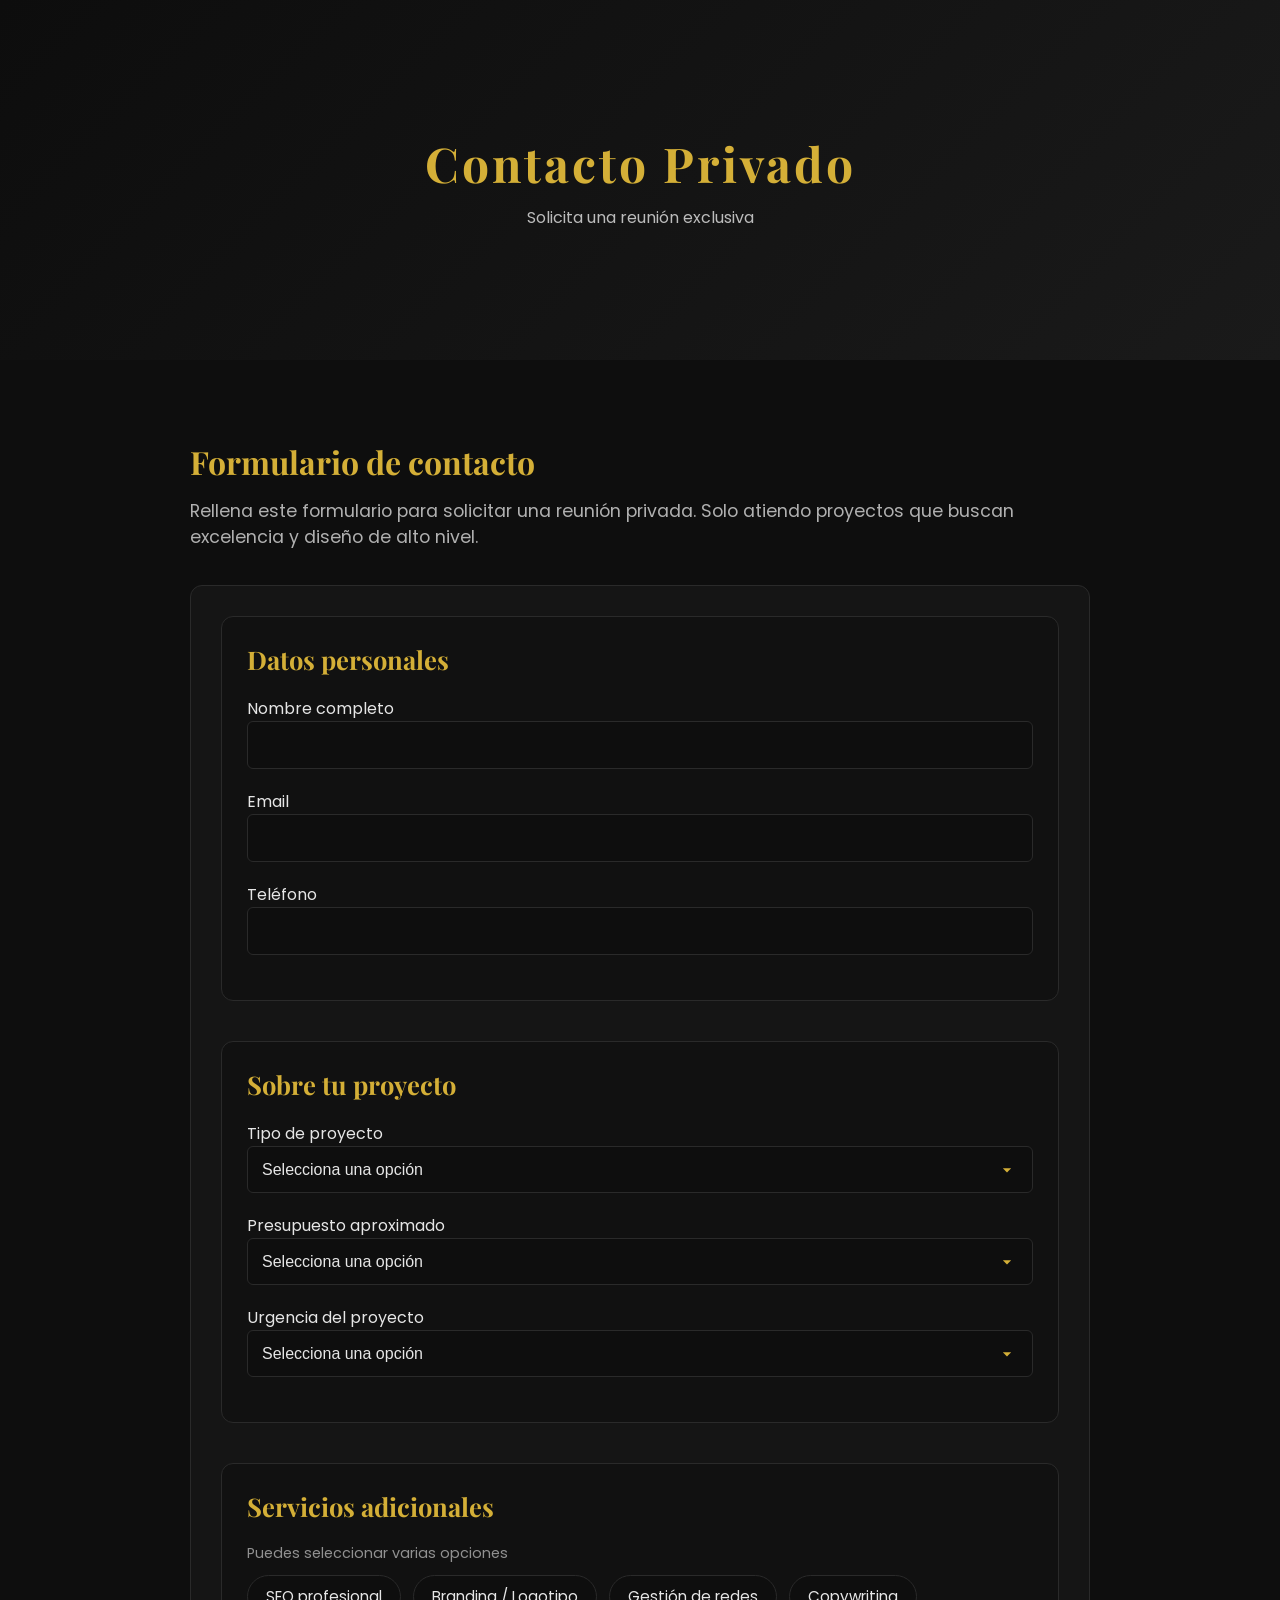
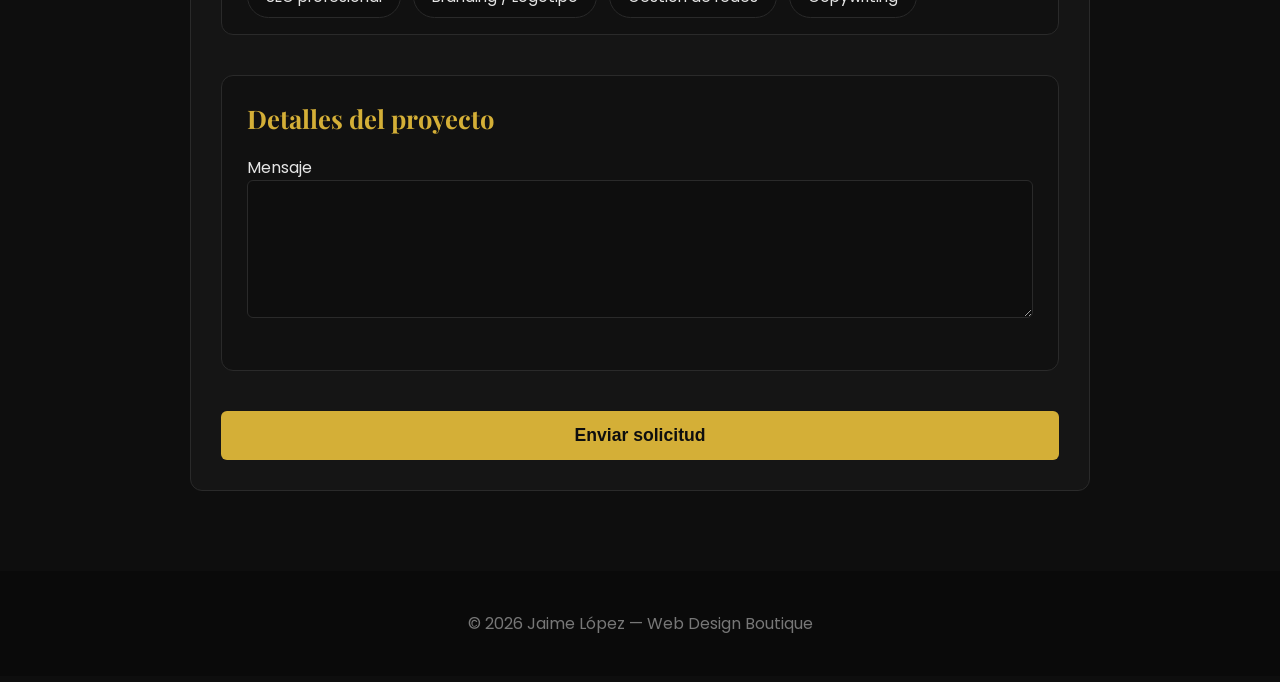
==== contacto.html @ ab6654b2 "Add files via upload" ====
<!DOCTYPE html>
<html lang="es">
<head>
    <meta charset="UTF-8">
    <title>Contacto — Jaime López</title>
    <link rel="stylesheet" href="contacto.css">
    <link href="https://fonts.googleapis.com/css2?family=Playfair+Display:wght@400;600;700&family=Poppins:wght@300;400;500&display=swap" rel="stylesheet">
</head>

<body>

    <header class="hero">
        <h1>Contacto Privado</h1>
        <p>Solicita una reunión exclusiva</p>
    </header>

    <main>

        <section class="contact-section fade">
            <h2>Formulario de contacto</h2>
            <p class="desc">
                Rellena este formulario para solicitar una reunión privada.  
                Solo atiendo proyectos que buscan excelencia y diseño de alto nivel.
            </p>

            <form class="formulario" 
                  action="https://formsubmit.co/jaimelopdesign@gmail.com" 
                  method="POST">

                <!-- Seguridad -->
                <input type="hidden" name="_captcha" value="false">
                <input type="hidden" name="_template" value="table">
                <input type="hidden" name="_subject" value="Nuevo mensaje desde tu web de lujo">
                <input type="hidden" name="_next" value="https://jaimelopez06.github.io/Pruebas/gracias.html">

                <!-- BLOQUE 1 -->
                <div class="form-block">
                    <h3 class="form-title">Datos personales</h3>

                    <label>Nombre completo</label>
                    <input type="text" name="nombre" required>

                    <label>Email</label>
                    <input type="email" name="email" required>

                    <label>Teléfono</label>
                    <input type="tel" name="telefono" required>
                </div>

                <!-- BLOQUE 2 -->
                <div class="form-block">
                    <h3 class="form-title">Sobre tu proyecto</h3>

                    <label>Tipo de proyecto</label>
                    <select name="tipo_proyecto" required>
                        <option value="">Selecciona una opción</option>
                        <option value="Web corporativa">Web corporativa</option>
                        <option value="Landing page">Landing page</option>
                        <option value="Redes sociales">Redes sociales</option>
                        <option value="Rediseño de web">Rediseño de web</option>
                        <option value="Mantenimiento de web">Mantenimiento de web</option>
                        <option value="Otro">Otro</option>
                    </select>

                    <label>Presupuesto aproximado</label>
                    <select name="presupuesto" required>
                        <option value="">Selecciona una opción</option>
                        <option value="Menos de 300€">Menos de 300€</option>
                        <option value="300€ - 600€">300€ - 600€</option>
                        <option value="600€ - 1000€">600€ - 1000€</option>
                        <option value="Más de 1000€">Más de 1000€</option>
                    </select>

                    <label>Urgencia del proyecto</label>
                    <select name="urgencia" required>
                        <option value="">Selecciona una opción</option>
                        <option value="Inmediato">Inmediato</option>
                        <option value="Esta semana">Esta semana</option>
                        <option value="Este mes">Este mes</option>
                        <option value="Sin prisa">Sin prisa</option>
                    </select>
                </div>

                <!-- BLOQUE 3 -->
                <div class="form-block">
                    <h3 class="form-title">Servicios adicionales</h3>

                    <p class="multi-info">Puedes seleccionar varias opciones</p>
                    
                    <div class="tag-selector">
                        <label>
                            <input type="checkbox" name="extras[]" value="SEO profesional">
                            <span>SEO profesional</span>
                        </label>

                        <label>
                            <input type="checkbox" name="extras[]" value="Branding / Logotipo">
                            <span>Branding / Logotipo</span>
                        </label>

                        <label>
                            <input type="checkbox" name="extras[]" value="Gestión de redes">
                            <span>Gestión de redes</span>
                        </label>

                        <label>
                            <input type="checkbox" name="extras[]" value="Copywriting">
                            <span>Copywriting</span>
                        </label>
                    </div>
                </div>


                <!-- BLOQUE 4 -->
                <div class="form-block">
                    <h3 class="form-title">Detalles del proyecto</h3>

                    <label>Mensaje</label>
                    <textarea name="mensaje" rows="6" required></textarea>
                </div>

                <button type="submit" class="btn-enviar">Enviar solicitud</button>

            </form>
        </section>

    </main>

    <footer class="footer">
        <p>© 2026 Jaime López — Web Design Boutique</p>
    </footer>

    <script>
        document.addEventListener("scroll", () => {
            const fades = document.querySelectorAll(".fade");
            fades.forEach(el => {
                const rect = el.getBoundingClientRect();
                if (rect.top < window.innerHeight - 120) {
                    el.classList.add("visible");
                }
            });
        });
    </script>

</body>
</html>
---- contacto.css ----
/* RESET */
* {
    margin: 0;
    padding: 0;
    box-sizing: border-box;
}

body {
    background: #0e0e0e;
    color: #e6e6e6;
    font-family: 'Poppins', sans-serif;
}

/* HERO */
.hero {
    height: 40vh;
    background: linear-gradient(135deg, #0d0d0d, #1a1a1a);
    display: flex;
    flex-direction: column;
    justify-content: center;
    align-items: center;
    text-align: center;
}

.hero h1 {
    font-family: 'Playfair Display', serif;
    font-size: 3rem;
    color: #d4af37;
    letter-spacing: 3px;
}

.hero p {
    margin-top: 10px;
    opacity: 0.8;
}

/* CONTACT SECTION */
.contact-section {
    width: 85%;
    max-width: 900px;
    margin: 80px auto;
}

.contact-section h2 {
    font-family: 'Playfair Display', serif;
    font-size: 2rem;
    color: #d4af37;
    margin-bottom: 15px;
}

.contact-section .desc {
    opacity: 0.75;
    margin-bottom: 35px;
    font-size: 1.1rem;
}

/* FORM */
.formulario {
    background: #151515;
    padding: 30px;
    border-radius: 12px;
    border: 1px solid #2a2a2a;
}

/* BLOQUES */
.form-block {
    margin-bottom: 40px;
    padding: 25px;
    background: #111;
    border: 1px solid #2a2a2a;
    border-radius: 12px;
}

.form-title {
    font-family: 'Playfair Display', serif;
    font-size: 1.6rem;
    color: #d4af37;
    margin-bottom: 20px;
}

/* INPUTS, TEXTAREAS, SELECTS */
.formulario input,
.formulario textarea,
.formulario select {
    width: 100%;
    padding: 14px;
    background: #0e0e0e;
    border: 1px solid #2a2a2a;
    border-radius: 6px;
    color: #e6e6e6;
    margin-bottom: 20px;
    font-size: 1rem;
    transition: 0.3s;
}

.formulario input:focus,
.formulario textarea:focus,
.formulario select:focus {
    border-color: #d4af37;
    outline: none;
}

/* SELECT NORMAL → flecha dorada */
.formulario select:not(.select-multiple) {
    appearance: none;
    background-image: url("data:image/svg+xml;utf8,<svg fill='%23d4af37' height='20' viewBox='0 0 24 24' width='20' xmlns='http://www.w3.org/2000/svg'><path d='M7 10l5 5 5-5z'/></svg>");
    background-repeat: no-repeat;
    background-position: right 15px center;
}

/* SELECT MULTIPLE */
.select-multiple {
    height: 140px;
    appearance: none;
    overflow-y: auto;
}

/* Info debajo del select multiple */
.multi-info {
    font-size: 0.9rem;
    opacity: 0.6;
    margin-bottom: 20px;
}

/* BUTTON */
.btn-enviar {
    width: 100%;
    padding: 14px;
    background: #d4af37;
    color: #0e0e0e;
    font-weight: 600;
    border: none;
    border-radius: 6px;
    cursor: pointer;
    transition: 0.3s;
    font-size: 1.1rem;
}

.btn-enviar:hover {
    background: #b8962f;
}

/* FOOTER */
.footer {
    text-align: center;
    padding: 40px;
    background: #0a0a0a;
    color: #777;
    margin-top: 80px;
}

/* ANIMACIONES */
.fade {
    opacity: 0;
    transform: translateY(40px);
    transition: 0.8s ease;
}

.fade.visible {
    opacity: 1;
    transform: translateY(0);
}

/* TAG SELECTOR PREMIUM */
.tag-selector {
    display: flex;
    flex-wrap: wrap;
    gap: 12px;
}

.tag-selector label {
    cursor: pointer;
}

.tag-selector input {
    display: none;
}

.tag-selector span {
    padding: 10px 18px;
    background: #0e0e0e;
    border: 1px solid #2a2a2a;
    border-radius: 25px;
    color: #e6e6e6;
    font-size: 0.95rem;
    transition: 0.3s;
}

.tag-selector input:checked + span {
    background: #d4af37;
    color: #0e0e0e;
    border-color: #d4af37;
    box-shadow: 0 0 10px #d4af37;
}
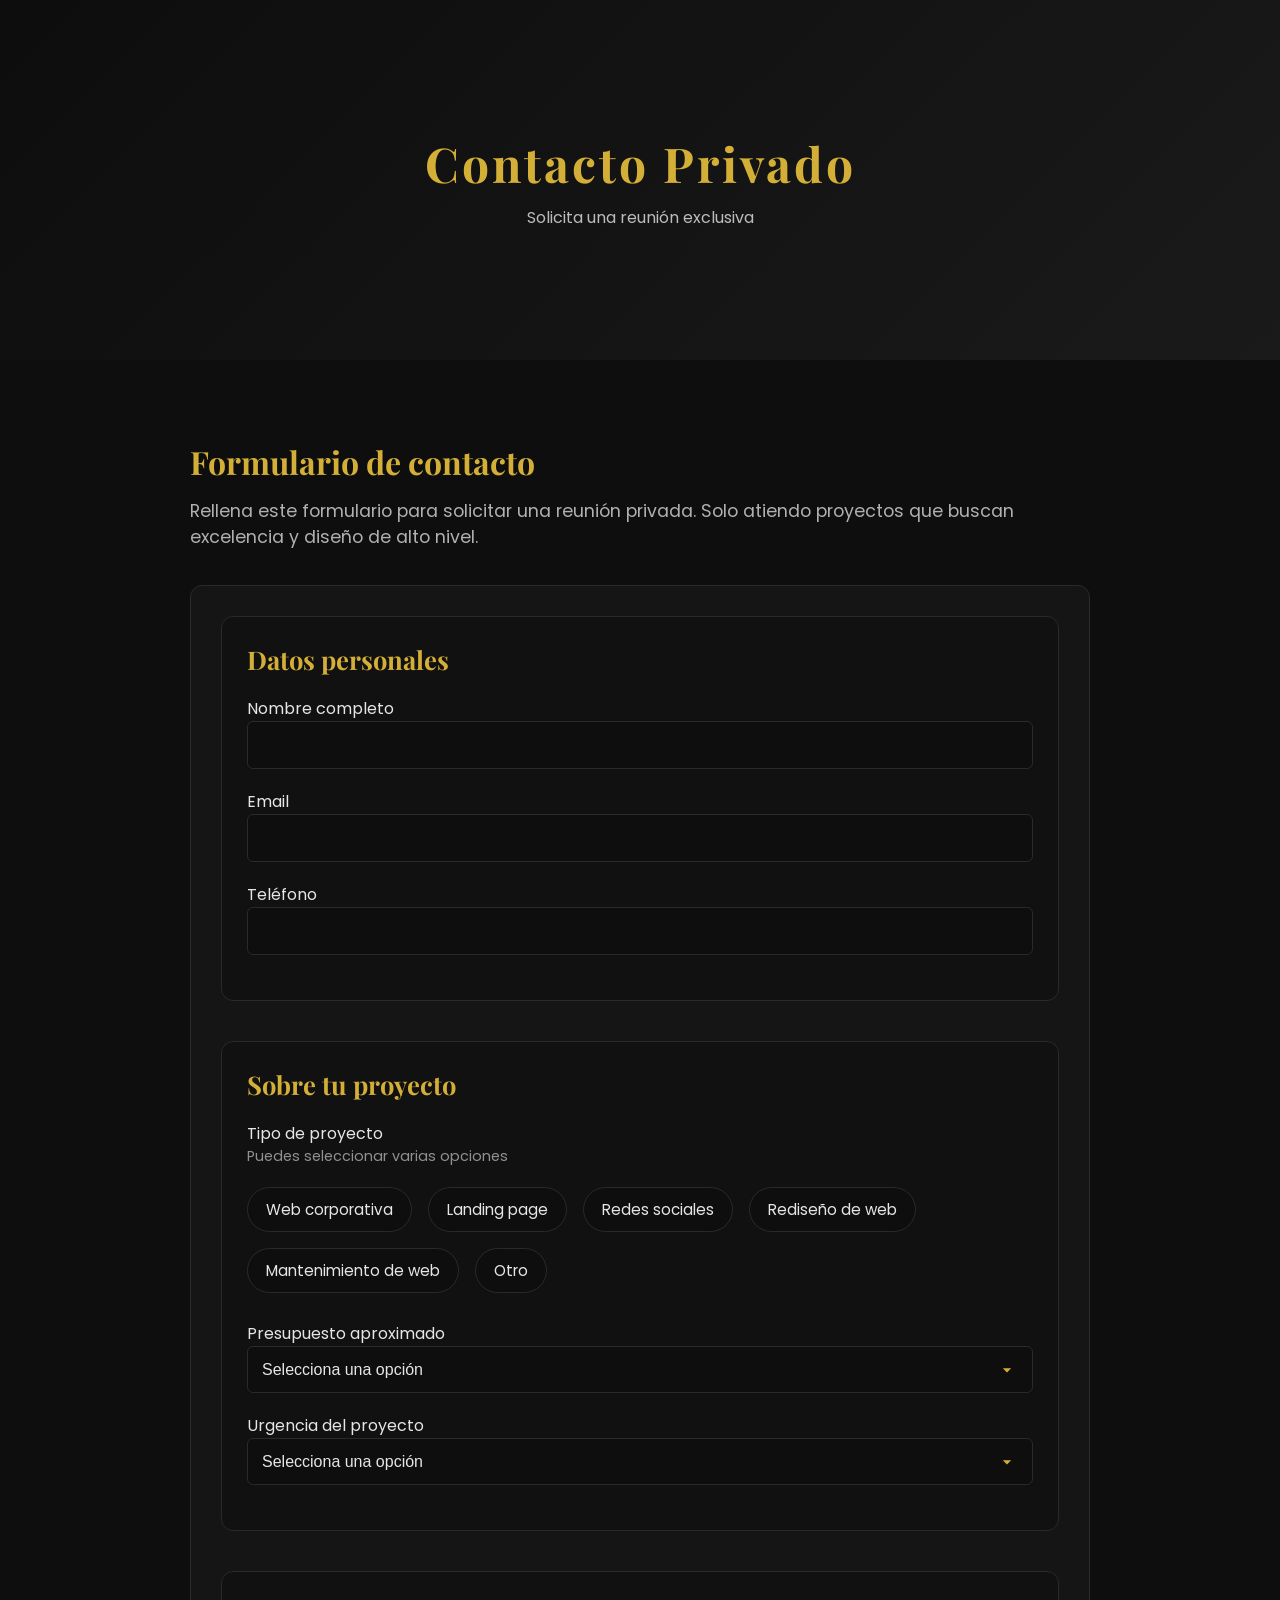
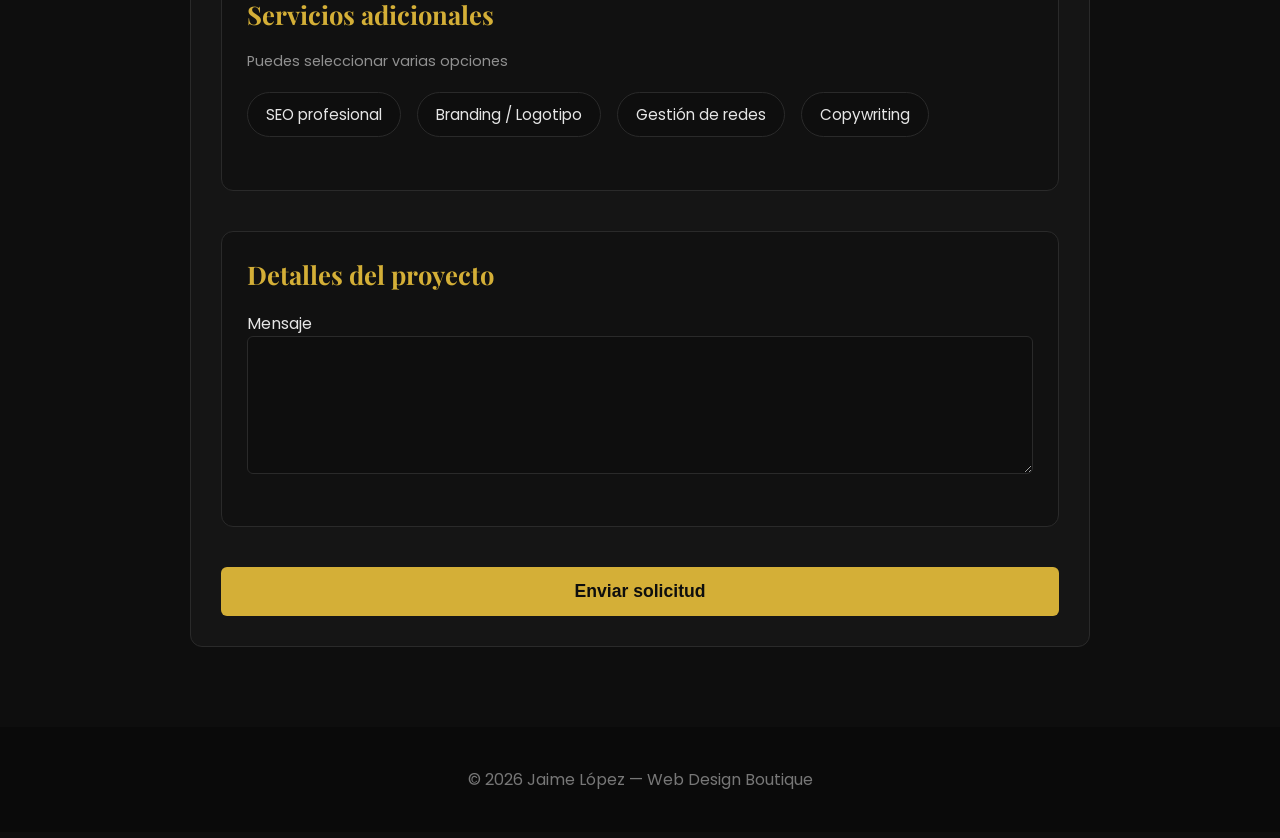
==== commit 07bfe9f6: "Add files via upload" ====
--- a/contacto.html
+++ b/contacto.html
@@ -2,6 +2,7 @@
 <html lang="es">
 <head>
     <meta charset="UTF-8">
+    <meta name="viewport" content="width=device-width, initial-scale=1.0">
     <title>Contacto — Jaime López</title>
     <link rel="stylesheet" href="contacto.css">
     <link href="https://fonts.googleapis.com/css2?family=Playfair+Display:wght@400;600;700&family=Poppins:wght@300;400;500&display=swap" rel="stylesheet">
@@ -52,15 +53,39 @@
                     <h3 class="form-title">Sobre tu proyecto</h3>
 
                     <label>Tipo de proyecto</label>
-                    <select name="tipo_proyecto" required>
-                        <option value="">Selecciona una opción</option>
-                        <option value="Web corporativa">Web corporativa</option>
-                        <option value="Landing page">Landing page</option>
-                        <option value="Redes sociales">Redes sociales</option>
-                        <option value="Rediseño de web">Rediseño de web</option>
-                        <option value="Mantenimiento de web">Mantenimiento de web</option>
-                        <option value="Otro">Otro</option>
-                    </select>
+                    <p class="multi-info">Puedes seleccionar varias opciones</p>
+
+                    <div class="tag-selector">
+                        <label>
+                            <input type="checkbox" name="tipo_proyecto[]" value="Web corporativa">
+                            <span>Web corporativa</span>
+                        </label>
+
+                        <label>
+                            <input type="checkbox" name="tipo_proyecto[]" value="Landing page">
+                            <span>Landing page</span>
+                        </label>
+
+                        <label>
+                            <input type="checkbox" name="tipo_proyecto[]" value="Redes sociales">
+                            <span>Redes sociales</span>
+                        </label>
+
+                        <label>
+                            <input type="checkbox" name="tipo_proyecto[]" value="Rediseño de web">
+                            <span>Rediseño de web</span>
+                        </label>
+
+                        <label>
+                            <input type="checkbox" name="tipo_proyecto[]" value="Mantenimiento de web">
+                            <span>Mantenimiento de web</span>
+                        </label>
+
+                        <label>
+                            <input type="checkbox" name="tipo_proyecto[]" value="Otro">
+                            <span>Otro</span>
+                        </label>
+                    </div>
 
                     <label>Presupuesto aproximado</label>
                     <select name="presupuesto" required>
@@ -116,7 +141,7 @@
                     <h3 class="form-title">Detalles del proyecto</h3>
 
                     <label>Mensaje</label>
-                    <textarea name="mensaje" rows="6" required></textarea>
+                    <textarea name="mensaje" rows="6"></textarea>
                 </div>
 
                 <button type="submit" class="btn-enviar">Enviar solicitud</button>
--- a/contacto.css
+++ b/contacto.css
@@ -9,6 +9,7 @@
     background: #0e0e0e;
     color: #e6e6e6;
     font-family: 'Poppins', sans-serif;
+    overflow-x: hidden;
 }
 
 /* HERO */
@@ -165,11 +166,13 @@
 .tag-selector {
     display: flex;
     flex-wrap: wrap;
-    gap: 12px;
+    gap: 16px;
+    margin-bottom: 28px;
 }
 
 .tag-selector label {
     cursor: pointer;
+    display: inline-flex;
 }
 
 .tag-selector input {
@@ -177,6 +180,7 @@
 }
 
 .tag-selector span {
+    display: inline-block;
     padding: 10px 18px;
     background: #0e0e0e;
     border: 1px solid #2a2a2a;
@@ -192,3 +196,53 @@
     border-color: #d4af37;
     box-shadow: 0 0 10px #d4af37;
 }
+
+@media (max-width: 600px) {
+    .hero {
+        min-height: 40svh;
+        height: auto;
+        padding: 32px 20px;
+    }
+
+    .hero h1 {
+        font-size: clamp(2rem, 10vw, 3rem);
+        letter-spacing: 2px;
+    }
+
+    .contact-section {
+        width: auto;
+        margin: 52px 20px;
+    }
+
+    .contact-section h2 {
+        font-size: 1.8rem;
+        line-height: 1.2;
+    }
+
+    .formulario {
+        padding: 18px;
+    }
+
+    .form-block {
+        margin-bottom: 24px;
+        padding: 18px;
+    }
+
+    .form-title {
+        font-size: 1.4rem;
+    }
+
+    .tag-selector {
+        gap: 8px;
+    }
+
+    .tag-selector span {
+        display: inline-block;
+        padding: 9px 12px;
+        font-size: 0.88rem;
+    }
+
+    .footer {
+        padding: 28px 20px;
+    }
+}
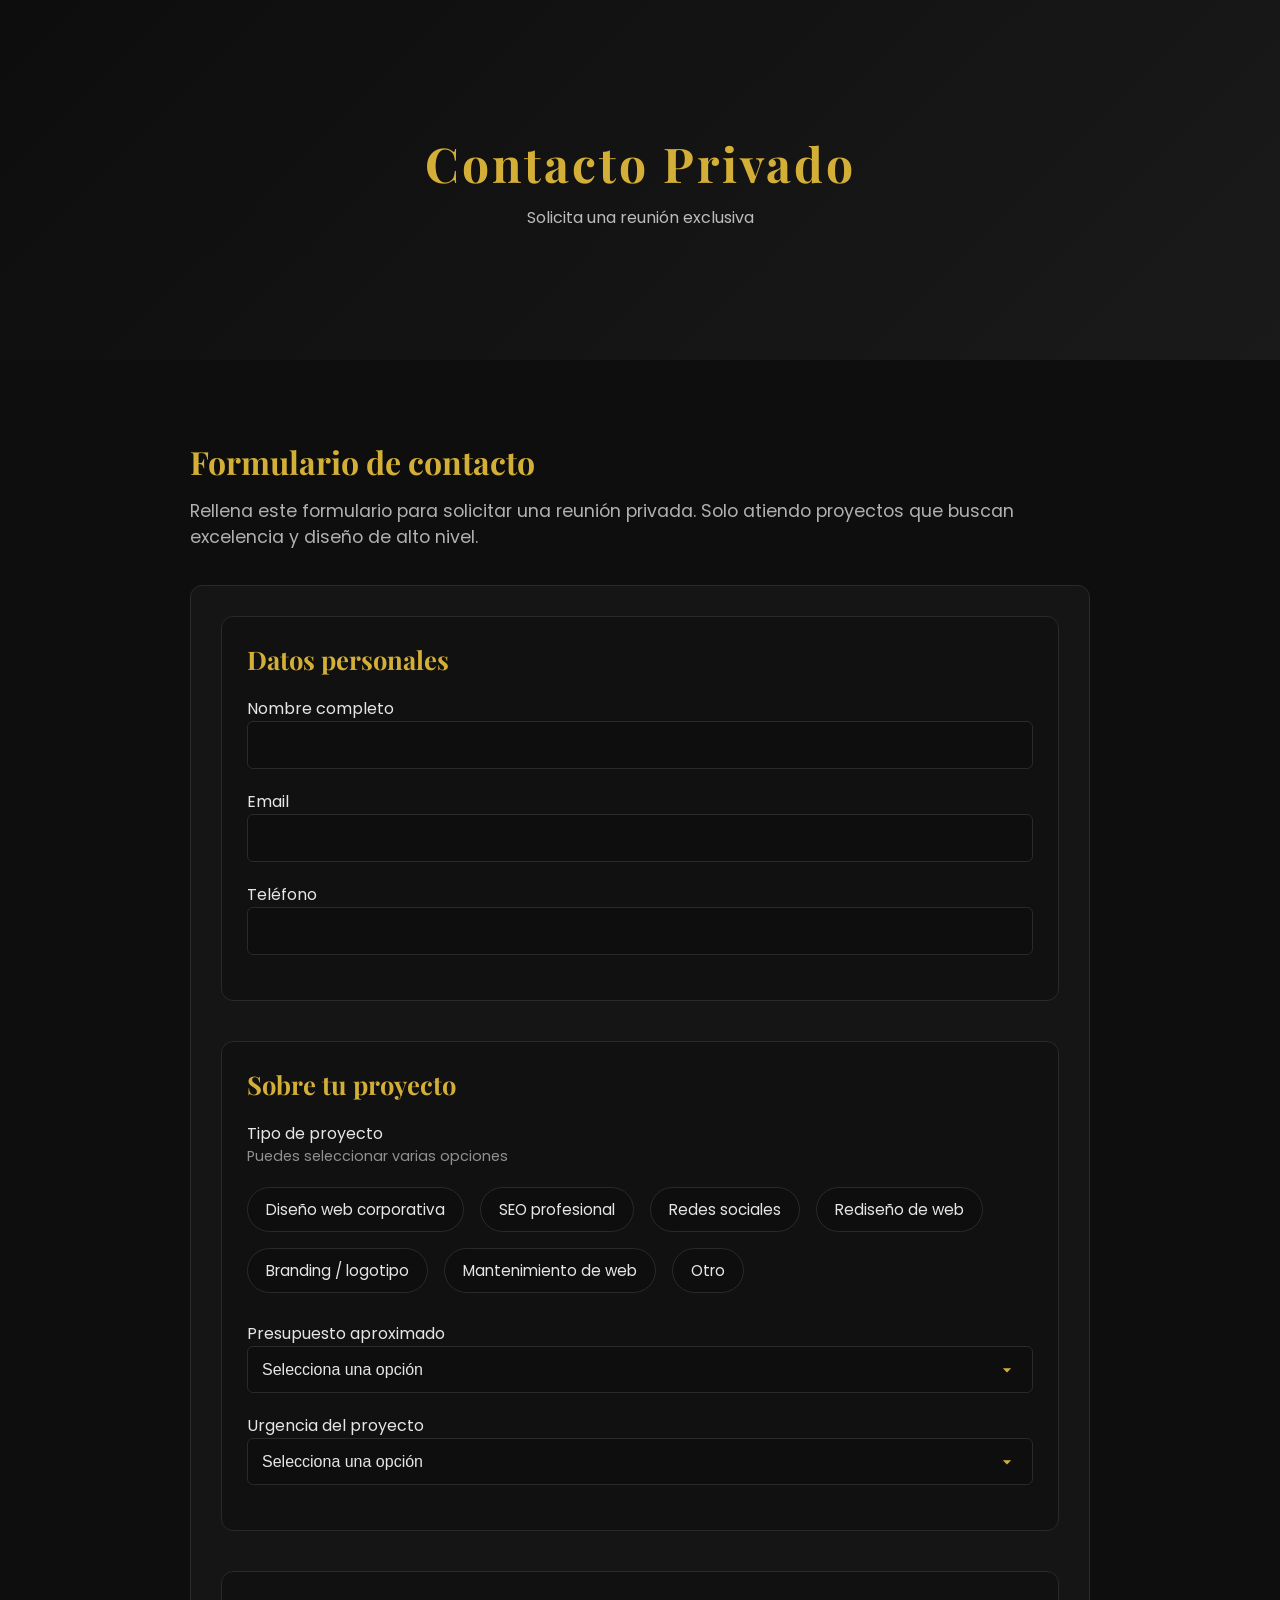
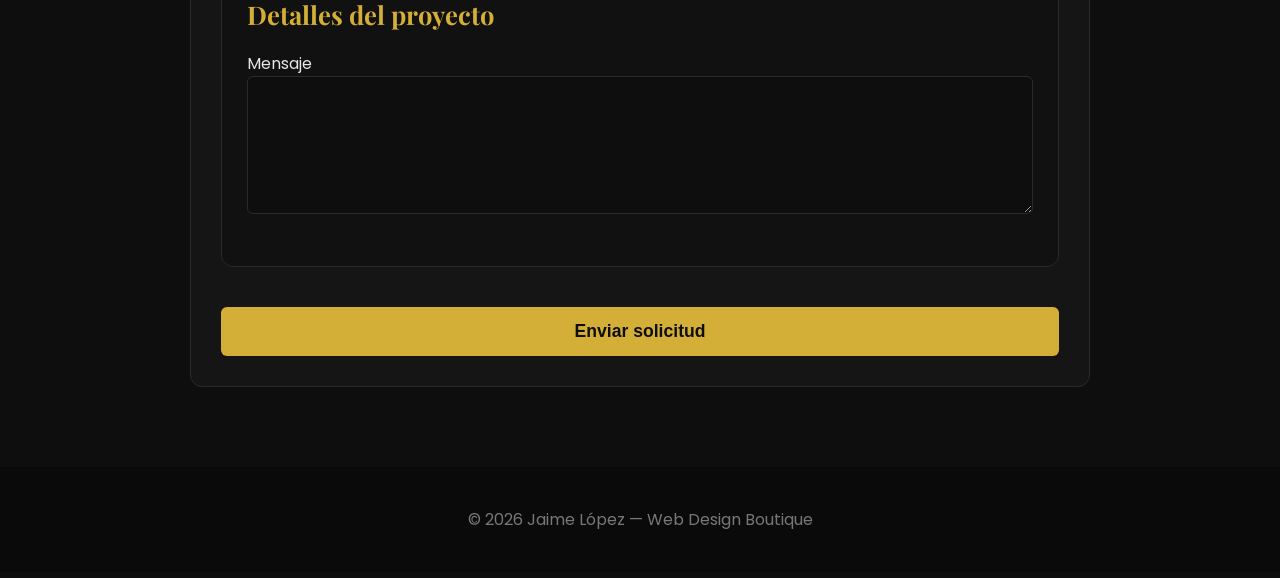
==== commit ee6e160a: "Add files via upload" ====
--- a/contacto.html
+++ b/contacto.html
@@ -58,12 +58,12 @@
                     <div class="tag-selector">
                         <label>
                             <input type="checkbox" name="tipo_proyecto[]" value="Web corporativa">
-                            <span>Web corporativa</span>
+                            <span>Diseño web corporativa</span>
                         </label>
 
                         <label>
-                            <input type="checkbox" name="tipo_proyecto[]" value="Landing page">
-                            <span>Landing page</span>
+                            <input type="checkbox" name="tipo_proyecto[]" value="SEO profesional">
+                            <span>SEO profesional</span>
                         </label>
 
                         <label>
@@ -74,6 +74,11 @@
                         <label>
                             <input type="checkbox" name="tipo_proyecto[]" value="Rediseño de web">
                             <span>Rediseño de web</span>
+                        </label>
+
+                        <label>
+                            <input type="checkbox" name="tipo_proyecto[]" value="Branding / logotipo">
+                            <span>Branding / logotipo</span>
                         </label>
 
                         <label>
@@ -105,36 +110,6 @@
                         <option value="Sin prisa">Sin prisa</option>
                     </select>
                 </div>
-
-                <!-- BLOQUE 3 -->
-                <div class="form-block">
-                    <h3 class="form-title">Servicios adicionales</h3>
-
-                    <p class="multi-info">Puedes seleccionar varias opciones</p>
-                    
-                    <div class="tag-selector">
-                        <label>
-                            <input type="checkbox" name="extras[]" value="SEO profesional">
-                            <span>SEO profesional</span>
-                        </label>
-
-                        <label>
-                            <input type="checkbox" name="extras[]" value="Branding / Logotipo">
-                            <span>Branding / Logotipo</span>
-                        </label>
-
-                        <label>
-                            <input type="checkbox" name="extras[]" value="Gestión de redes">
-                            <span>Gestión de redes</span>
-                        </label>
-
-                        <label>
-                            <input type="checkbox" name="extras[]" value="Copywriting">
-                            <span>Copywriting</span>
-                        </label>
-                    </div>
-                </div>
-
 
                 <!-- BLOQUE 4 -->
                 <div class="form-block">
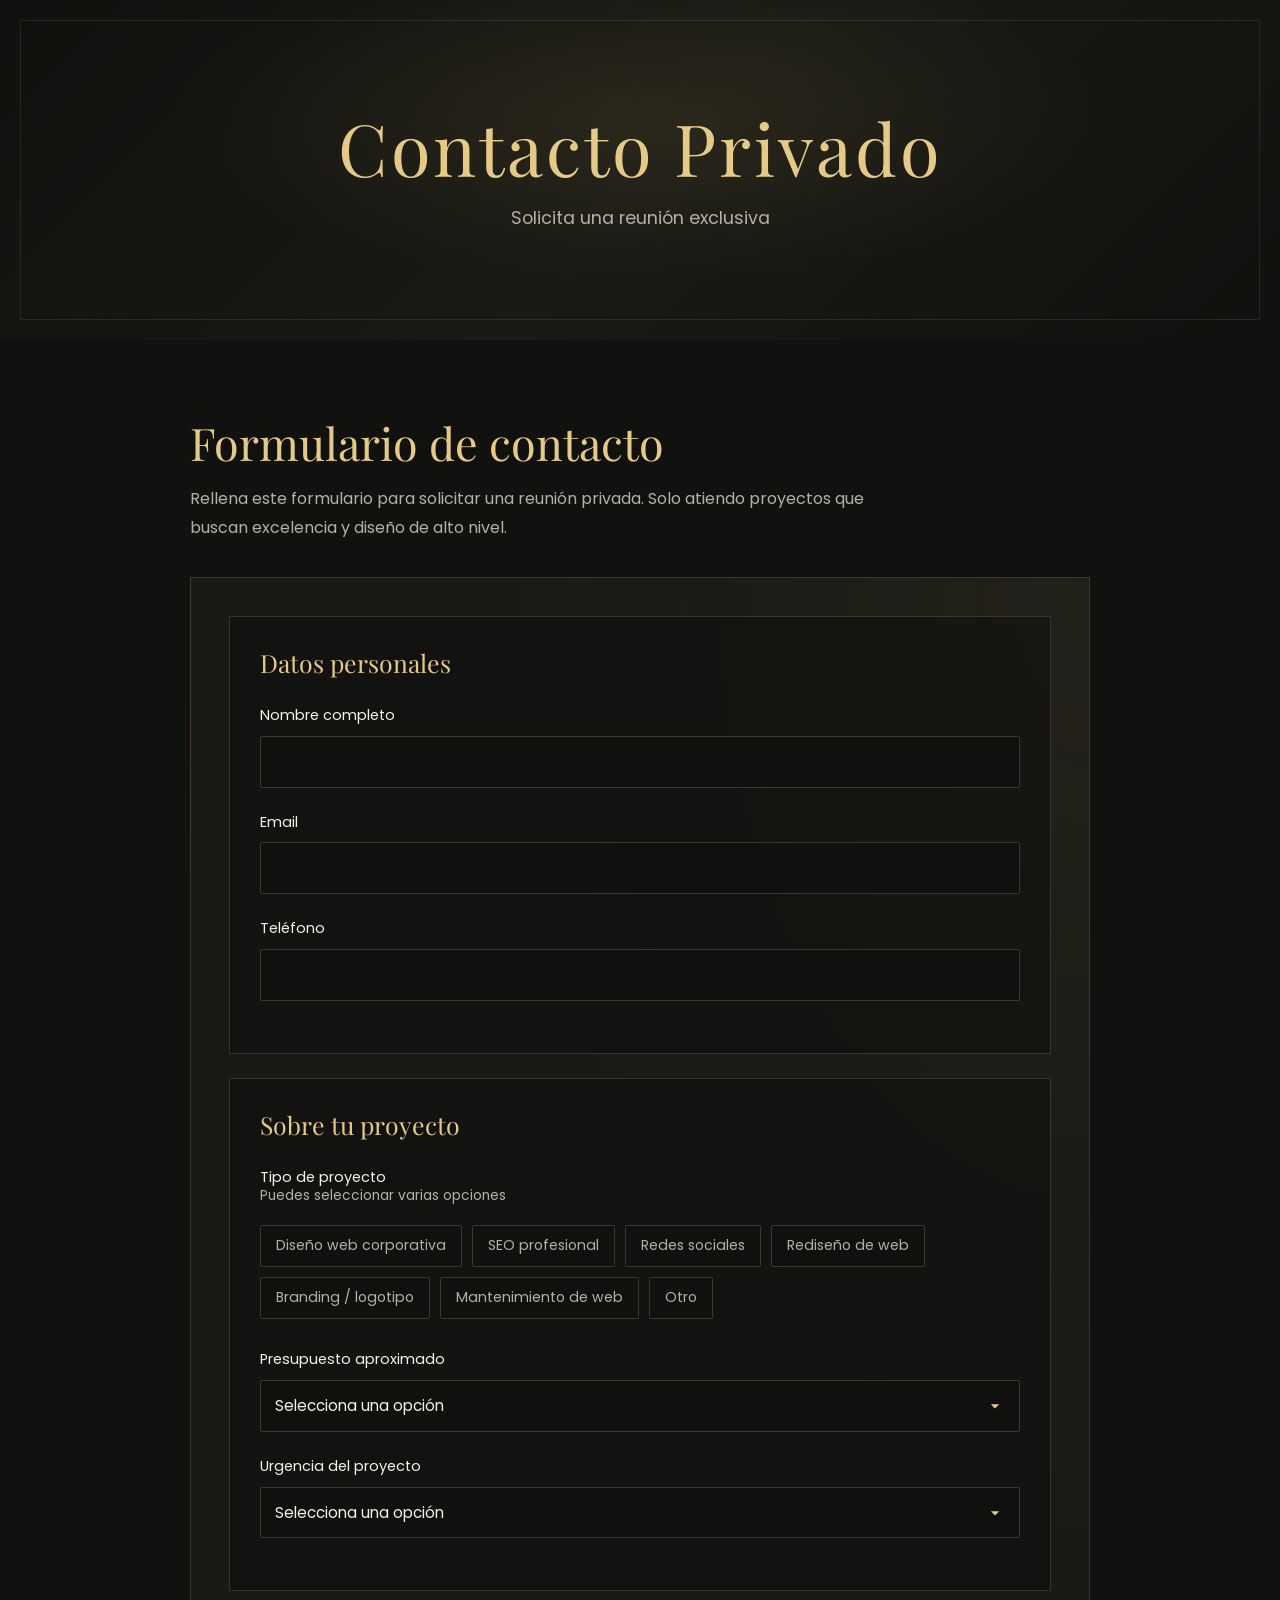
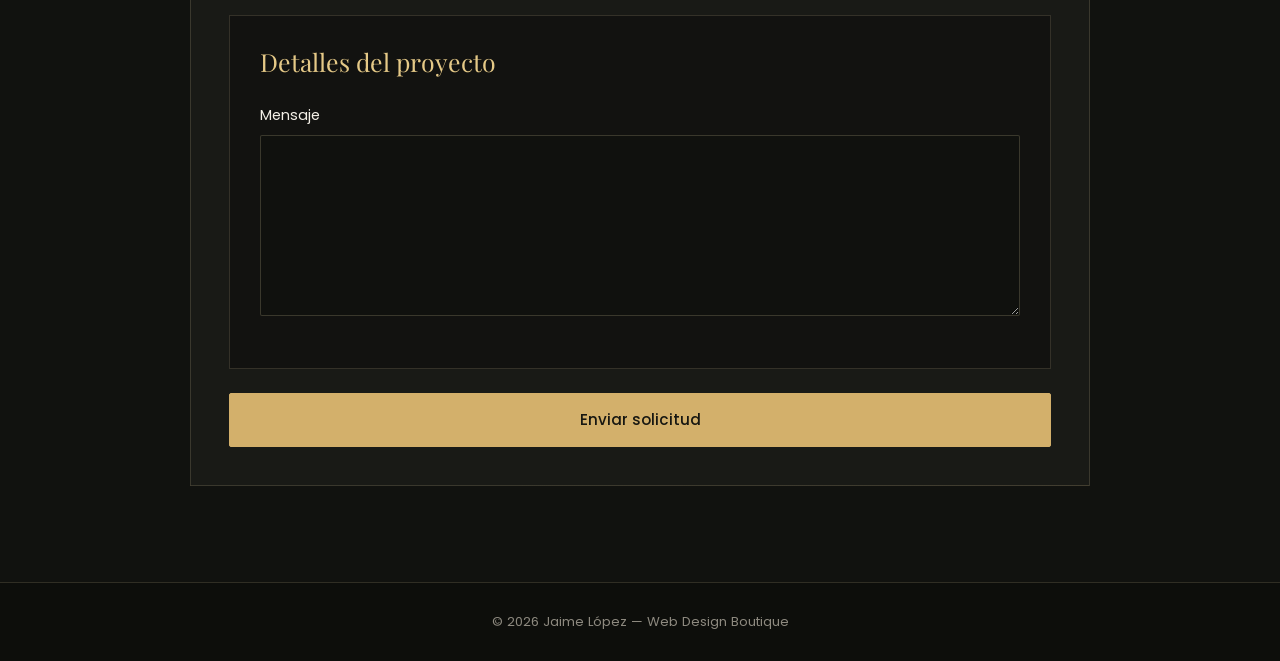
==== commit 7ba41f4e: "Add files via upload" ====
--- a/contacto.html
+++ b/contacto.html
@@ -17,7 +17,7 @@
 
     <main>
 
-        <section class="contact-section fade">
+        <section class="contact-section">
             <h2>Formulario de contacto</h2>
             <p class="desc">
                 Rellena este formulario para solicitar una reunión privada.  
@@ -130,17 +130,5 @@
         <p>© 2026 Jaime López — Web Design Boutique</p>
     </footer>
 
-    <script>
-        document.addEventListener("scroll", () => {
-            const fades = document.querySelectorAll(".fade");
-            fades.forEach(el => {
-                const rect = el.getBoundingClientRect();
-                if (rect.top < window.innerHeight - 120) {
-                    el.classList.add("visible");
-                }
-            });
-        });
-    </script>
-
 </body>
 </html>
--- a/contacto.css
+++ b/contacto.css
@@ -1,235 +1,322 @@
-/* RESET */
+:root {
+    color-scheme: dark;
+    --ink: #f4f0e7;
+    --muted: #b5b0a5;
+    --gold: #d3b06b;
+    --gold-bright: #e5c987;
+    --night: #11120f;
+    --panel: #191a16;
+    --line: rgba(226, 208, 166, 0.16);
+    --content-width: 900px;
+}
+
 * {
     margin: 0;
     padding: 0;
     box-sizing: border-box;
 }
 
+html {
+    scroll-behavior: smooth;
+}
+
 body {
-    background: #0e0e0e;
-    color: #e6e6e6;
+    min-height: 100vh;
+    background: var(--night);
+    color: var(--ink);
     font-family: 'Poppins', sans-serif;
+    line-height: 1.7;
     overflow-x: hidden;
+}
+
+::selection {
+    background: var(--gold);
+    color: var(--night);
 }
 
 /* HERO */
 .hero {
-    height: 40vh;
-    background: linear-gradient(135deg, #0d0d0d, #1a1a1a);
+    position: relative;
     display: flex;
+    min-height: 340px;
     flex-direction: column;
     justify-content: center;
     align-items: center;
+    padding: 64px 24px;
+    overflow: hidden;
+    background:
+        radial-gradient(ellipse at 50% 35%, rgba(157, 126, 65, 0.14), transparent 52%),
+        linear-gradient(135deg, #10110e, #191a15 52%, #10110e);
     text-align: center;
 }
 
+.hero::before {
+    position: absolute;
+    inset: 20px;
+    border: 1px solid rgba(226, 208, 166, 0.1);
+    content: "";
+    pointer-events: none;
+}
+
 .hero h1 {
-    font-family: 'Playfair Display', serif;
-    font-size: 3rem;
-    color: #d4af37;
-    letter-spacing: 3px;
+    color: var(--gold-bright);
+    font-family: 'Playfair Display', Georgia, serif;
+    font-size: clamp(2.5rem, 7vw, 4.5rem);
+    font-weight: 400;
+    letter-spacing: 0.04em;
+    line-height: 1.15;
 }
 
 .hero p {
-    margin-top: 10px;
-    opacity: 0.8;
+    margin-top: 16px;
+    color: var(--muted);
+    font-size: clamp(0.95rem, 2vw, 1.1rem);
 }
 
 /* CONTACT SECTION */
 .contact-section {
-    width: 85%;
-    max-width: 900px;
-    margin: 80px auto;
+    width: min(calc(100% - 48px), var(--content-width));
+    margin: 0 auto;
+    padding: 76px 0 96px;
 }
 
 .contact-section h2 {
-    font-family: 'Playfair Display', serif;
-    font-size: 2rem;
-    color: #d4af37;
-    margin-bottom: 15px;
+    margin-bottom: 14px;
+    color: var(--gold-bright);
+    font-family: 'Playfair Display', Georgia, serif;
+    font-size: clamp(2rem, 4.5vw, 2.8rem);
+    font-weight: 400;
+    line-height: 1.2;
 }
 
 .contact-section .desc {
-    opacity: 0.75;
-    margin-bottom: 35px;
-    font-size: 1.1rem;
+    max-width: 720px;
+    margin-bottom: 34px;
+    color: var(--muted);
+    font-size: 1rem;
+    line-height: 1.85;
 }
 
 /* FORM */
 .formulario {
-    background: #151515;
-    padding: 30px;
-    border-radius: 12px;
-    border: 1px solid #2a2a2a;
-}
-
-/* BLOQUES */
+    padding: clamp(20px, 4vw, 38px);
+    border: 1px solid var(--line);
+    background:
+        radial-gradient(ellipse at 100% 0, rgba(157, 126, 65, 0.07), transparent 46%),
+        var(--panel);
+}
+
 .form-block {
-    margin-bottom: 40px;
-    padding: 25px;
-    background: #111;
-    border: 1px solid #2a2a2a;
-    border-radius: 12px;
+    margin-bottom: 24px;
+    padding: clamp(20px, 3.5vw, 30px);
+    border: 1px solid var(--line);
+    background: rgba(10, 11, 9, 0.45);
 }
 
 .form-title {
-    font-family: 'Playfair Display', serif;
-    font-size: 1.6rem;
-    color: #d4af37;
-    margin-bottom: 20px;
-}
-
-/* INPUTS, TEXTAREAS, SELECTS */
-.formulario input,
+    margin-bottom: 24px;
+    color: var(--gold-bright);
+    font-family: 'Playfair Display', Georgia, serif;
+    font-size: 1.55rem;
+    font-weight: 400;
+    line-height: 1.3;
+}
+
+.form-block > label {
+    display: block;
+    margin: 0 0 8px;
+    color: var(--ink);
+    font-size: 0.91rem;
+    font-weight: 400;
+}
+
+.formulario input:not([type="checkbox"]):not([type="hidden"]),
 .formulario textarea,
 .formulario select {
+    display: block;
     width: 100%;
-    padding: 14px;
-    background: #0e0e0e;
-    border: 1px solid #2a2a2a;
-    border-radius: 6px;
-    color: #e6e6e6;
-    margin-bottom: 20px;
-    font-size: 1rem;
-    transition: 0.3s;
+    min-height: 50px;
+    margin: 0 0 22px;
+    padding: 12px 14px;
+    border: 1px solid rgba(226, 208, 166, 0.2);
+    border-radius: 2px;
+    background-color: #10110e;
+    color: var(--ink);
+    font: inherit;
+    font-size: 0.95rem;
+    transition: border-color 180ms ease, background-color 180ms ease;
+}
+
+.formulario textarea {
+    min-height: 150px;
+    resize: vertical;
+}
+
+.formulario select {
+    appearance: none;
+    background-image: url("data:image/svg+xml;utf8,<svg fill='%23e5c987' height='20' viewBox='0 0 24 24' width='20' xmlns='http://www.w3.org/2000/svg'><path d='M7 10l5 5 5-5z'/></svg>");
+    background-repeat: no-repeat;
+    background-position: right 14px center;
 }
 
 .formulario input:focus,
 .formulario textarea:focus,
 .formulario select:focus {
-    border-color: #d4af37;
-    outline: none;
-}
-
-/* SELECT NORMAL → flecha dorada */
-.formulario select:not(.select-multiple) {
-    appearance: none;
-    background-image: url("data:image/svg+xml;utf8,<svg fill='%23d4af37' height='20' viewBox='0 0 24 24' width='20' xmlns='http://www.w3.org/2000/svg'><path d='M7 10l5 5 5-5z'/></svg>");
-    background-repeat: no-repeat;
-    background-position: right 15px center;
-}
-
-/* SELECT MULTIPLE */
-.select-multiple {
-    height: 140px;
-    appearance: none;
-    overflow-y: auto;
-}
-
-/* Info debajo del select multiple */
+    border-color: var(--gold);
+    outline: 2px solid rgba(211, 176, 107, 0.24);
+    outline-offset: 1px;
+}
+
+.formulario input::placeholder,
+.formulario textarea::placeholder {
+    color: #8d897f;
+}
+
 .multi-info {
-    font-size: 0.9rem;
-    opacity: 0.6;
-    margin-bottom: 20px;
-}
-
-/* BUTTON */
-.btn-enviar {
-    width: 100%;
-    padding: 14px;
-    background: #d4af37;
-    color: #0e0e0e;
-    font-weight: 600;
-    border: none;
-    border-radius: 6px;
-    cursor: pointer;
-    transition: 0.3s;
-    font-size: 1.1rem;
-}
-
-.btn-enviar:hover {
-    background: #b8962f;
-}
-
-/* FOOTER */
-.footer {
-    text-align: center;
-    padding: 40px;
-    background: #0a0a0a;
-    color: #777;
-    margin-top: 80px;
-}
-
-/* ANIMACIONES */
-.fade {
-    opacity: 0;
-    transform: translateY(40px);
-    transition: 0.8s ease;
-}
-
-.fade.visible {
-    opacity: 1;
-    transform: translateY(0);
-}
-
-/* TAG SELECTOR PREMIUM */
+    margin: -14px 0 18px;
+    color: var(--muted);
+    font-size: 0.86rem;
+}
+
+/* TAG SELECTOR */
 .tag-selector {
     display: flex;
     flex-wrap: wrap;
-    gap: 16px;
+    gap: 10px;
     margin-bottom: 28px;
 }
 
 .tag-selector label {
+    display: inline-flex;
     cursor: pointer;
+}
+
+.tag-selector input {
+    position: absolute;
+    width: 1px;
+    height: 1px;
+    opacity: 0;
+}
+
+.tag-selector span {
     display: inline-flex;
-}
-
-.tag-selector input {
-    display: none;
-}
-
-.tag-selector span {
-    display: inline-block;
-    padding: 10px 18px;
-    background: #0e0e0e;
-    border: 1px solid #2a2a2a;
-    border-radius: 25px;
-    color: #e6e6e6;
+    min-height: 42px;
+    align-items: center;
+    padding: 8px 15px;
+    border: 1px solid rgba(226, 208, 166, 0.2);
+    border-radius: 2px;
+    background: #10110e;
+    color: var(--muted);
+    font-size: 0.88rem;
+    transition: border-color 180ms ease, background-color 180ms ease, color 180ms ease;
+}
+
+.tag-selector label:hover span {
+    border-color: var(--gold);
+    color: var(--ink);
+}
+
+.tag-selector input:checked + span {
+    border-color: var(--gold);
+    background: rgba(211, 176, 107, 0.14);
+    color: var(--gold-bright);
+}
+
+.tag-selector input:focus-visible + span {
+    outline: 2px solid var(--gold-bright);
+    outline-offset: 3px;
+}
+
+/* BUTTONS */
+.btn-enviar {
+    display: inline-flex;
+    min-height: 52px;
+    align-items: center;
+    justify-content: center;
+    padding: 13px 25px;
+    border: 1px solid var(--gold);
+    border-radius: 2px;
+    background: var(--gold);
+    color: #171711;
+    font: inherit;
     font-size: 0.95rem;
-    transition: 0.3s;
-}
-
-.tag-selector input:checked + span {
-    background: #d4af37;
-    color: #0e0e0e;
-    border-color: #d4af37;
-    box-shadow: 0 0 10px #d4af37;
+    font-weight: 500;
+    text-align: center;
+    text-decoration: none;
+    cursor: pointer;
+    transition: background-color 180ms ease, border-color 180ms ease, transform 180ms ease;
+}
+
+.btn-enviar:hover {
+    transform: translateY(-2px);
+    border-color: var(--gold-bright);
+    background: var(--gold-bright);
+}
+
+.btn-enviar:focus-visible {
+    outline: 2px solid var(--ink);
+    outline-offset: 4px;
+}
+
+.formulario > .btn-enviar {
+    width: 100%;
+}
+
+/* THANK YOU PAGE */
+main.contact-section {
+    display: flex;
+    min-height: 330px;
+    flex-direction: column;
+    align-items: center;
+    justify-content: center;
+    margin: 60px auto;
+    padding: clamp(32px, 7vw, 64px);
+    border: 1px solid var(--line);
+    background:
+        radial-gradient(ellipse at 85% 15%, rgba(157, 126, 65, 0.12), transparent 48%),
+        var(--panel);
+    text-align: center;
+}
+
+main.contact-section .desc {
+    margin-bottom: 28px;
+}
+
+/* FOOTER */
+.footer {
+    padding: 28px 24px;
+    border-top: 1px solid var(--line);
+    background: #0d0e0b;
+    color: #8d897f;
+    text-align: center;
+}
+
+.footer p {
+    font-size: 0.82rem;
 }
 
 @media (max-width: 600px) {
     .hero {
-        min-height: 40svh;
-        height: auto;
-        padding: 32px 20px;
-    }
-
-    .hero h1 {
-        font-size: clamp(2rem, 10vw, 3rem);
-        letter-spacing: 2px;
+        min-height: 280px;
+        padding: 48px 24px;
+    }
+
+    .hero::before {
+        inset: 14px;
     }
 
     .contact-section {
-        width: auto;
-        margin: 52px 20px;
-    }
-
-    .contact-section h2 {
-        font-size: 1.8rem;
-        line-height: 1.2;
+        width: calc(100% - 40px);
+        padding: 56px 0 68px;
     }
 
     .formulario {
+        padding: 16px;
+    }
+
+    .form-block {
+        margin-bottom: 18px;
         padding: 18px;
-    }
-
-    .form-block {
-        margin-bottom: 24px;
-        padding: 18px;
-    }
-
-    .form-title {
-        font-size: 1.4rem;
     }
 
     .tag-selector {
@@ -237,12 +324,30 @@
     }
 
     .tag-selector span {
-        display: inline-block;
-        padding: 9px 12px;
-        font-size: 0.88rem;
-    }
-
-    .footer {
-        padding: 28px 20px;
-    }
-}
+        padding-inline: 11px;
+        font-size: 0.82rem;
+    }
+
+    main.contact-section {
+        min-height: 280px;
+        margin: 32px auto;
+        padding: 34px 22px;
+    }
+
+    main.contact-section .btn-enviar {
+        width: 100%;
+        max-width: 320px;
+    }
+}
+
+@media (prefers-reduced-motion: reduce) {
+    *,
+    *::before,
+    *::after {
+        scroll-behavior: auto !important;
+        transition-duration: 0.01ms !important;
+        animation-duration: 0.01ms !important;
+        animation-iteration-count: 1 !important;
+    }
+
+}
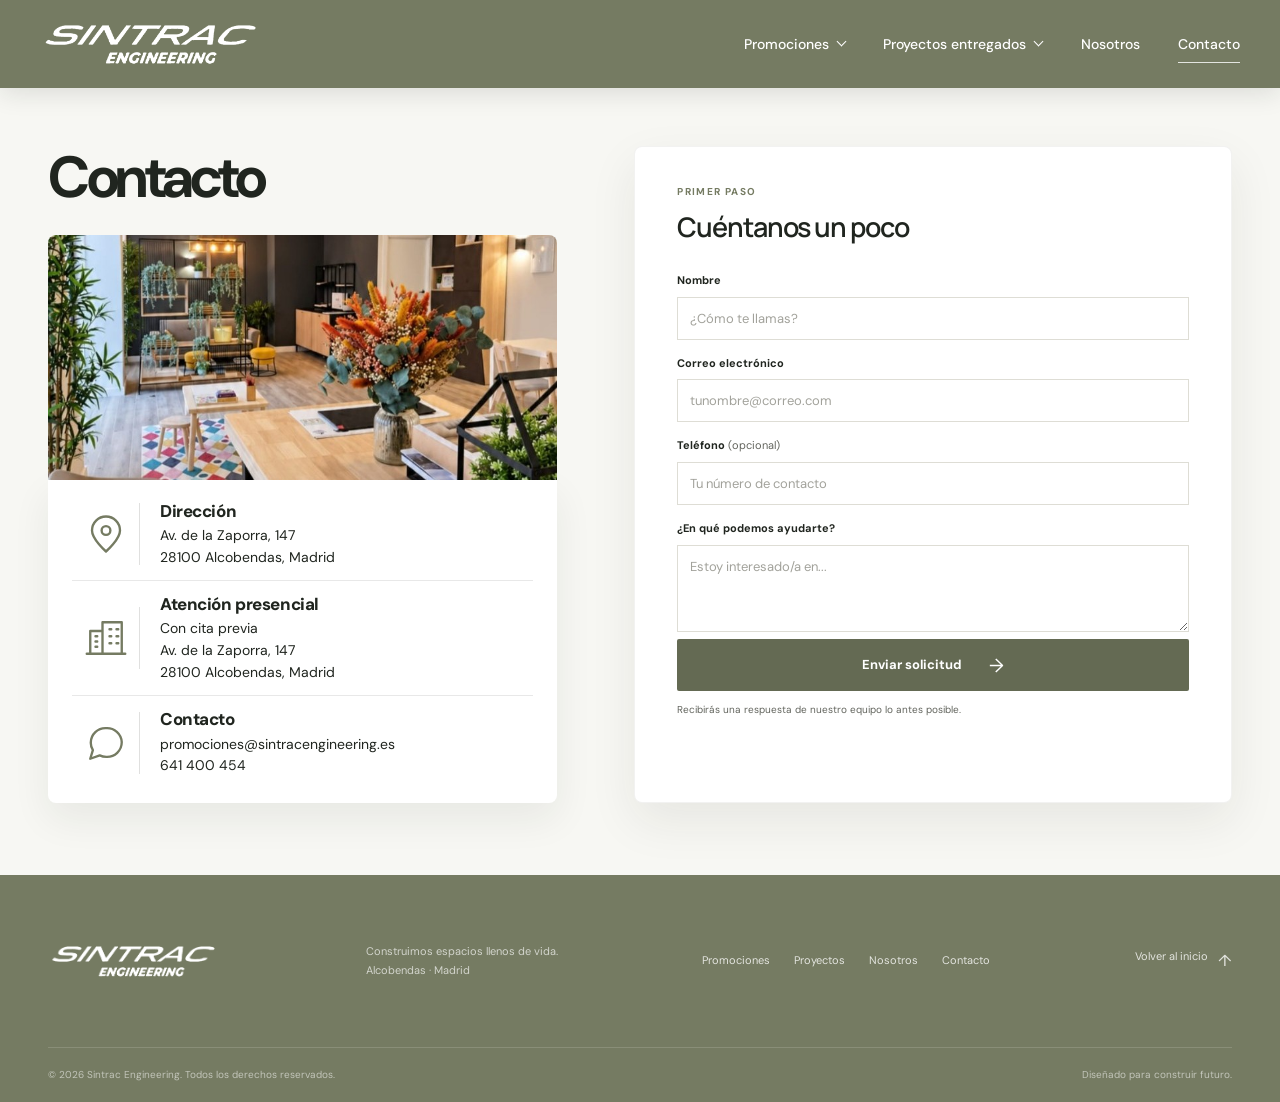
==== commit f9b1637a: "Add files via upload" ====
--- a/contacto.html
+++ b/contacto.html
@@ -1,134 +1,134 @@
-<!DOCTYPE html>
-<html lang="es">
-<head>
-    <meta charset="UTF-8">
-    <meta name="viewport" content="width=device-width, initial-scale=1.0">
-    <title>Contacto — Jaime López</title>
-    <link rel="stylesheet" href="contacto.css">
-    <link href="https://fonts.googleapis.com/css2?family=Playfair+Display:wght@400;600;700&family=Poppins:wght@300;400;500&display=swap" rel="stylesheet">
-</head>
-
-<body>
-
-    <header class="hero">
-        <h1>Contacto Privado</h1>
-        <p>Solicita una reunión exclusiva</p>
-    </header>
-
-    <main>
-
-        <section class="contact-section">
-            <h2>Formulario de contacto</h2>
-            <p class="desc">
-                Rellena este formulario para solicitar una reunión privada.  
-                Solo atiendo proyectos que buscan excelencia y diseño de alto nivel.
-            </p>
-
-            <form class="formulario" 
-                  action="https://formsubmit.co/jaimelopdesign@gmail.com" 
-                  method="POST">
-
-                <!-- Seguridad -->
-                <input type="hidden" name="_captcha" value="false">
-                <input type="hidden" name="_template" value="table">
-                <input type="hidden" name="_subject" value="Nuevo mensaje desde tu web de lujo">
-                <input type="hidden" name="_next" value="https://jaimelopez06.github.io/Pruebas/gracias.html">
-
-                <!-- BLOQUE 1 -->
-                <div class="form-block">
-                    <h3 class="form-title">Datos personales</h3>
-
-                    <label>Nombre completo</label>
-                    <input type="text" name="nombre" required>
-
-                    <label>Email</label>
-                    <input type="email" name="email" required>
-
-                    <label>Teléfono</label>
-                    <input type="tel" name="telefono" required>
-                </div>
-
-                <!-- BLOQUE 2 -->
-                <div class="form-block">
-                    <h3 class="form-title">Sobre tu proyecto</h3>
-
-                    <label>Tipo de proyecto</label>
-                    <p class="multi-info">Puedes seleccionar varias opciones</p>
-
-                    <div class="tag-selector">
-                        <label>
-                            <input type="checkbox" name="tipo_proyecto[]" value="Web corporativa">
-                            <span>Diseño web corporativa</span>
-                        </label>
-
-                        <label>
-                            <input type="checkbox" name="tipo_proyecto[]" value="SEO profesional">
-                            <span>SEO profesional</span>
-                        </label>
-
-                        <label>
-                            <input type="checkbox" name="tipo_proyecto[]" value="Redes sociales">
-                            <span>Redes sociales</span>
-                        </label>
-
-                        <label>
-                            <input type="checkbox" name="tipo_proyecto[]" value="Rediseño de web">
-                            <span>Rediseño de web</span>
-                        </label>
-
-                        <label>
-                            <input type="checkbox" name="tipo_proyecto[]" value="Branding / logotipo">
-                            <span>Branding / logotipo</span>
-                        </label>
-
-                        <label>
-                            <input type="checkbox" name="tipo_proyecto[]" value="Mantenimiento de web">
-                            <span>Mantenimiento de web</span>
-                        </label>
-
-                        <label>
-                            <input type="checkbox" name="tipo_proyecto[]" value="Otro">
-                            <span>Otro</span>
-                        </label>
-                    </div>
-
-                    <label>Presupuesto aproximado</label>
-                    <select name="presupuesto" required>
-                        <option value="">Selecciona una opción</option>
-                        <option value="Menos de 300€">Menos de 300€</option>
-                        <option value="300€ - 600€">300€ - 600€</option>
-                        <option value="600€ - 1000€">600€ - 1000€</option>
-                        <option value="Más de 1000€">Más de 1000€</option>
-                    </select>
-
-                    <label>Urgencia del proyecto</label>
-                    <select name="urgencia" required>
-                        <option value="">Selecciona una opción</option>
-                        <option value="Inmediato">Inmediato</option>
-                        <option value="Esta semana">Esta semana</option>
-                        <option value="Este mes">Este mes</option>
-                        <option value="Sin prisa">Sin prisa</option>
-                    </select>
-                </div>
-
-                <!-- BLOQUE 4 -->
-                <div class="form-block">
-                    <h3 class="form-title">Detalles del proyecto</h3>
-
-                    <label>Mensaje</label>
-                    <textarea name="mensaje" rows="6"></textarea>
-                </div>
-
-                <button type="submit" class="btn-enviar">Enviar solicitud</button>
-
-            </form>
-        </section>
-
-    </main>
-
-    <footer class="footer">
-        <p>© 2026 Jaime López — Web Design Boutique</p>
-    </footer>
-
-</body>
-</html>+<!doctype html>
+<html lang="es">
+<head>
+  <meta charset="utf-8">
+  <meta name="viewport" content="width=device-width, initial-scale=1">
+  <meta name="theme-color" content="#757b62">
+  <meta name="description" content="Contacta con Sintrac Engineering para recibir información sobre nuestras promociones y proyectos.">
+  <title>Contacto | Sintrac Engineering</title>
+  <link rel="icon" href="favicon.svg" type="image/svg+xml">
+  <link rel="preconnect" href="https://fonts.googleapis.com">
+  <link rel="preconnect" href="https://fonts.gstatic.com" crossorigin>
+  <link href="https://fonts.googleapis.com/css2?family=DM+Sans:wght@400;500;600;700&family=Manrope:wght@400;500;600;700;800&display=swap" rel="stylesheet">
+  <link rel="stylesheet" href="styles.css">
+  <script src="script.js" defer></script>
+</head>
+<body>
+  <a class="skip-link" href="#contenido">Saltar al contenido</a>
+  <header class="site-header">
+    <div class="header-inner">
+      <a class="brand" href="index.html" aria-label="Sintrac Engineering, inicio"><img src="assets/sintrac-logo.png" alt=""></a>
+      <button class="menu-toggle" type="button" aria-label="Abrir menú" aria-expanded="false" aria-controls="primary-navigation"><span></span><span></span><span></span></button>
+      <nav class="primary-navigation" id="primary-navigation" aria-label="Navegación principal">
+        <div class="nav-dropdown"><button class="nav-dropdown-toggle" type="button" aria-expanded="false" aria-controls="promotions-menu">Promociones <span class="dropdown-chevron" aria-hidden="true"></span></button><div class="nav-dropdown-menu" id="promotions-menu" hidden><a href="promociones.html">Ver todas las promociones</a><a href="ElPinarDePradoNorte.html">El Pinar de Prado Norte</a><a href="ElPinarDeFuenteElSaz.html">El Pinar de Fuente el Saz</a></div></div><div class="nav-dropdown"><button class="nav-dropdown-toggle" type="button" aria-expanded="false" aria-controls="projects-menu">Proyectos entregados <span class="dropdown-chevron" aria-hidden="true"></span></button><div class="nav-dropdown-menu" id="projects-menu" hidden><a href="proyectos.html">Ver todos los proyectos</a><a href="CalleSevilla11.html">Calle Sevilla, 11</a><a href="CalleValladolid5.html">Calle Valladolid</a><a href="CallePabloPicasso5.html">Pablo Picasso, 5</a><a href="CalleMadrid1.html">Fuentidueña, 14</a></div></div><a href="nosotros.html">Nosotros</a><a href="contacto.html" aria-current="page">Contacto</a>
+      </nav>
+    </div>
+  </header>
+  <main id="contenido">
+    <section class="contact-section" aria-labelledby="contact-title">
+      <div class="page-shell contact-layout">
+        <div class="mobile-contact-title">
+          <h1 id="contact-title">Contacto</h1>
+        </div>
+        <img class="mobile-contact-image" src="assets/contacto-interior.jpg" alt="Interior de un espacio de atención de Sintrac">
+        <div class="contact-mobile-details" aria-label="Información de contacto">
+          <div class="contact-mobile-row">
+            <span class="contact-mobile-icon" aria-hidden="true"><svg viewBox="0 0 24 24" focusable="false"><path d="M20 10c0 5-8 12-8 12S4 15 4 10a8 8 0 1 1 16 0Z"/><circle cx="12" cy="10" r="2.5"/></svg></span>
+            <div><h2>Dirección</h2><p>Av. de la Zaporra, 147<br>28100 Alcobendas, Madrid</p></div>
+          </div>
+          <div class="contact-mobile-row">
+            <span class="contact-mobile-icon" aria-hidden="true"><svg viewBox="0 0 24 24" focusable="false"><path d="M3 21V8h7v13M10 21V3h11v18M1 21h22"/><path d="M6 11h1m-1 3h1m-1 3h1m7-10h1m3 0h1m-5 4h1m3 0h1m-5 4h1m3 0h1"/></svg></span>
+            <div><h2>Atención presencial</h2><p>Con cita previa<br>Av. de la Zaporra, 147<br>28100 Alcobendas, Madrid</p></div>
+          </div>
+          <div class="contact-mobile-row">
+            <span class="contact-mobile-icon" aria-hidden="true"><svg viewBox="0 0 24 24" focusable="false"><path d="M21 11.5a8.4 8.4 0 0 1-8.8 8.4 9.2 9.2 0 0 1-3.8-.8L3 21l1.5-4.9a8.1 8.1 0 0 1-1.2-4.3A8.4 8.4 0 0 1 12 3.5a8.4 8.4 0 0 1 9 8Z"/></svg></span>
+            <div><h2>Contacto</h2><p><a href="mailto:promociones@sintracengineering.es">promociones@sintracengineering.es</a><br><a href="tel:+34641400454">641 400 454</a></p></div>
+          </div>
+        </div>
+        <div class="contact-panel">
+          <form
+              class="contact-form"
+              id="contact-form"
+              action="https://formsubmit.com/promociones@sintracengineering.es"
+              method="POST"
+            >
+
+              <!-- Configuración FormSubmit -->
+              <input type="hidden" name="_captcha" value="false">
+              <input type="hidden" name="_template" value="table">
+              <input type="hidden" name="_subject" value="Nuevo contacto desde Sintrac Engineering">
+
+              <div class="form-heading">
+                <p class="eyebrow">Primer paso</p>
+                <h2>Cuéntanos un poco</h2>
+              </div>
+
+              <label for="name">Nombre</label>
+              <input
+                id="name"
+                name="Nombre"
+                type="text"
+                autocomplete="name"
+                placeholder="¿Cómo te llamas?"
+                required
+              >
+
+              <label for="email">Correo electrónico</label>
+              <input
+                id="email"
+                name="Email"
+                type="email"
+                autocomplete="email"
+                placeholder="tunombre@correo.com"
+                required
+              >
+
+              <label for="phone">
+                Teléfono <span>(opcional)</span>
+              </label>
+              <input
+                id="phone"
+                name="Telefono"
+                type="tel"
+                autocomplete="tel"
+                placeholder="Tu número de contacto"
+              >
+
+              <label for="message">¿En qué podemos ayudarte?</label>
+
+              <textarea
+                id="message"
+                name="Mensaje"
+                rows="3"
+                placeholder="Estoy interesado/a en..."
+                required
+              ></textarea>
+
+              <button class="button button-dark form-submit" type="submit">
+                Enviar solicitud
+                <span aria-hidden="true">→</span>
+              </button>
+
+              <p class="form-note">
+                Recibirás una respuesta de nuestro equipo lo antes posible.
+              </p>
+
+            </form>
+        </div>
+      </div>
+      <a class="mobile-whatsapp-link" href="https://wa.me/34641526112" target="_blank" rel="noopener noreferrer" aria-label="Escríbenos por WhatsApp">
+        <svg viewBox="0 0 24 24" focusable="false" aria-hidden="true"><path d="M20.5 3.5A11.8 11.8 0 0 0 12.1 0C5.6 0 .3 5.3.3 11.8c0 2.1.5 4.1 1.6 5.9L0 24l6.5-1.7a11.8 11.8 0 0 0 5.6 1.4h.1c6.5 0 11.8-5.3 11.8-11.8 0-3.2-1.2-6.1-3.5-8.4ZM12.1 21.7a9.8 9.8 0 0 1-5-1.4l-.4-.2-3.8 1 1-3.7-.3-.4a9.8 9.8 0 1 1 8.5 4.7Zm5.4-7.3c-.3-.2-1.8-.9-2.1-1-.3-.1-.5-.2-.7.2-.2.3-.8 1-1 1.2-.2.2-.4.2-.7.1-.3-.2-1.3-.5-2.4-1.5-.9-.8-1.5-1.8-1.7-2.1-.2-.3 0-.5.1-.6l.5-.6c.2-.2.2-.3.3-.5.1-.2 0-.4 0-.6-.1-.2-.7-1.7-.9-2.3-.2-.6-.5-.5-.7-.5H7.6c-.2 0-.6.1-.9.4-.3.3-1.2 1.1-1.2 2.6s1.2 3 1.3 3.2c.2.2 2.3 3.5 5.5 4.8.8.3 1.4.5 1.9.6.8.2 1.5.2 2 .1.6-.1 1.8-.7 2.1-1.4.3-.7.3-1.3.2-1.4-.1-.2-.3-.3-.6-.5Z"/></svg>
+      </a>
+    </section>
+  </main>
+  <footer class="site-footer">
+    <div class="page-shell footer-main">
+      <a class="brand footer-brand" href="index.html" aria-label="Sintrac Engineering, volver al inicio"><img src="assets/sintrac-logo.png" alt=""></a>
+      <p>Construimos espacios llenos de vida.<br>Alcobendas · Madrid</p>
+      <nav aria-label="Enlaces del pie de página"><a href="promociones.html">Promociones</a><a href="proyectos.html">Proyectos</a><a href="nosotros.html">Nosotros</a><a href="contacto.html">Contacto</a></nav>
+      <a class="back-top" href="index.html">Volver al inicio <span aria-hidden="true">↑</span></a>
+    </div>
+    <div class="footer-bottom page-shell"><span>© <span id="current-year">2026</span> Sintrac Engineering. Todos los derechos reservados.</span><span>Diseñado para construir futuro.</span></div>
+  </footer>
+</body>
+</html>
--- a/styles.css
+++ b/styles.css
@@ -0,0 +1,1453 @@
+:root {
+  color-scheme: light;
+  --olive: #757b62;
+  --olive-deep: #646a53;
+  --olive-dark: #4f5543;
+  --ink: #20251f;
+  --muted: #62645d;
+  --paper: #f7f7f3;
+  --paper-deep: #eeefe8;
+  --white: #fff;
+  --line: rgba(32, 37, 31, .14);
+  --serif: "Manrope", "DM Sans", sans-serif;
+  --sans: "DM Sans", Arial, sans-serif;
+  --shell: 1240px;
+}
+
+@media (max-width: 430px) {
+  .home-link-grid { grid-template-columns: 1fr; }
+  .home-link-card { min-height: 290px; }
+  .promotion-card .promotion-image, .promotion-card:not(.promotion-card-featured) .promotion-image { height: 320px; }
+}
+
+* { box-sizing: border-box; }
+
+html {
+  scroll-behavior: smooth;
+  scroll-padding-top: 92px;
+}
+
+body {
+  margin: 0;
+  color: var(--ink);
+  background: var(--paper);
+  font-family: var(--sans);
+  font-size: 16px;
+  line-height: 1.6;
+  -webkit-font-smoothing: antialiased;
+}
+
+body.menu-open { overflow: hidden; }
+
+img { display: block; max-width: 100%; }
+a { color: inherit; text-decoration: none; }
+button, input, textarea { font: inherit; }
+button, a { -webkit-tap-highlight-color: transparent; }
+
+a:focus-visible, button:focus-visible, input:focus-visible, textarea:focus-visible {
+  outline: 3px solid var(--olive-dark);
+  outline-offset: 3px;
+  box-shadow: 0 0 0 2px var(--white);
+}
+
+.page-shell {
+  width: min(var(--shell), calc(100% - 96px));
+  margin-inline: auto;
+}
+
+.skip-link {
+  position: fixed;
+  z-index: 1000;
+  top: 12px;
+  left: 12px;
+  padding: 10px 16px;
+  color: var(--ink);
+  background: var(--white);
+  transform: translateY(-160%);
+}
+
+.skip-link:focus { transform: translateY(0); }
+
+.site-header {
+  position: sticky;
+  z-index: 50;
+  top: 0;
+  color: var(--white);
+  background: var(--olive);
+  box-shadow: 0 5px 24px rgba(26, 29, 24, .12);
+}
+
+.header-inner {
+  width: min(1420px, calc(100% - 80px));
+  height: 88px;
+  margin-inline: auto;
+  display: flex;
+  align-items: center;
+  justify-content: space-between;
+  gap: 36px;
+}
+
+.brand {
+  flex: 0 0 auto;
+  width: 224px;
+  display: flex;
+}
+
+.brand img {
+  width: 100%;
+  height: auto;
+}
+
+.primary-navigation {
+  display: flex;
+  align-items: center;
+  gap: clamp(22px, 3vw, 46px);
+  font-size: 14px;
+  font-weight: 500;
+}
+
+.nav-dropdown { position: relative; }
+
+.nav-dropdown-toggle {
+  padding: 12px 0;
+  display: inline-flex;
+  align-items: center;
+  gap: 9px;
+  border: 0;
+  color: inherit;
+  background: transparent;
+  cursor: pointer;
+  font: inherit;
+  white-space: nowrap;
+  transition: color .18s ease;
+}
+
+.dropdown-chevron {
+  width: 7px;
+  height: 7px;
+  margin-top: -4px;
+  border-right: 1px solid currentColor;
+  border-bottom: 1px solid currentColor;
+  transform: rotate(45deg);
+  transition: transform .18s ease, margin .18s ease;
+}
+
+.nav-dropdown-toggle[aria-expanded="true"] .dropdown-chevron {
+  margin-top: 4px;
+  transform: rotate(225deg);
+}
+
+.nav-dropdown-menu {
+  position: absolute;
+  z-index: 55;
+  top: 100%;
+  left: -18px;
+  width: max-content;
+  min-width: 230px;
+  max-width: min(310px, 90vw);
+  padding: 8px;
+  display: grid;
+  gap: 2px;
+  color: var(--ink);
+  background: var(--paper);
+  box-shadow: 0 14px 34px rgba(26, 29, 24, .2);
+}
+
+.nav-dropdown-menu[hidden] { display: none; }
+
+.nav-dropdown-menu a {
+  padding: 11px 13px;
+  font-size: 12px;
+  line-height: 1.4;
+  transition: color .18s ease, background .18s ease;
+}
+
+.nav-dropdown-menu:not([hidden]) a { animation: dropdown-link-in .22s both; }
+.nav-dropdown-menu:not([hidden]) a:nth-child(2) { animation-delay: 30ms; }
+.nav-dropdown-menu:not([hidden]) a:nth-child(3) { animation-delay: 60ms; }
+.nav-dropdown-menu:not([hidden]) a:nth-child(4) { animation-delay: 90ms; }
+.nav-dropdown-menu:not([hidden]) a:nth-child(5) { animation-delay: 120ms; }
+.nav-dropdown-menu:not([hidden]) a:nth-child(6) { animation-delay: 150ms; }
+
+@keyframes dropdown-link-in {
+  from { opacity: 0; transform: translateY(6px); }
+  to { opacity: 1; transform: translateY(0); }
+}
+
+.nav-dropdown-menu a:hover, .nav-dropdown-menu a:focus-visible {
+  color: var(--olive-deep);
+  background: var(--paper-deep);
+}
+
+.primary-navigation > a:not(.nav-cta) {
+  position: relative;
+  padding-block: 12px;
+}
+
+.primary-navigation > a:not(.nav-cta)::after {
+  position: absolute;
+  right: 0;
+  bottom: 4px;
+  left: 0;
+  height: 1px;
+  background: rgba(255, 255, 255, .8);
+  content: "";
+  transform: scaleX(0);
+  transform-origin: left;
+  transition: transform .25s ease;
+}
+
+.primary-navigation > a:not(.nav-cta):hover::after,
+.nav-dropdown-toggle:hover::after { transform: scaleX(1); }
+.primary-navigation > a[aria-current="page"]:not(.nav-cta)::after,
+.nav-dropdown-toggle[aria-current="page"]::after { transform: scaleX(1); }
+
+.nav-dropdown-toggle { position: relative; }
+.nav-dropdown-toggle::after {
+  position: absolute;
+  right: 0;
+  bottom: 4px;
+  left: 0;
+  height: 1px;
+  background: rgba(255, 255, 255, .8);
+  content: "";
+  transform: scaleX(0);
+  transform-origin: left;
+  transition: transform .25s ease;
+}
+
+.nav-cta {
+  min-width: 136px;
+  padding: 12px 18px;
+  border: 1px solid rgba(255, 255, 255, .55);
+  border-radius: 2px;
+  text-align: center;
+  transition: color .2s ease, background .2s ease, border-color .2s ease, transform .2s ease, box-shadow .2s ease;
+}
+
+.nav-cta span { margin-left: 10px; }
+.nav-cta:hover { color: var(--olive-deep); background: var(--white); border-color: var(--white); transform: translateY(-2px); box-shadow: 0 7px 18px rgba(26, 29, 24, .16); }
+.menu-toggle { display: none; }
+
+.photo-presentation {
+  position: relative;
+  height: calc(100svh - 88px);
+  min-height: 540px;
+  overflow: hidden;
+  color: var(--white);
+  background: var(--olive-dark);
+}
+
+.photo-slides, .photo-slide, .photo-slide > img {
+  position: absolute;
+  inset: 0;
+  width: 100%;
+  height: 100%;
+}
+
+.photo-slide {
+  overflow: hidden;
+  opacity: 0;
+  pointer-events: none;
+  transition: opacity .8s ease;
+}
+
+.photo-slide.is-active { z-index: 1; opacity: 1; pointer-events: auto; }
+.photo-slide > img { object-fit: cover; object-position: center; }
+
+.photo-contact-button {
+  position: absolute;
+  z-index: 2;
+  bottom: 34px;
+  left: max(48px, calc((100vw - var(--shell)) / 2));
+  min-height: 38px;
+  padding: 0 14px;
+  display: inline-flex;
+  align-items: center;
+  gap: 12px;
+  border: 1px solid rgba(255, 255, 255, .78);
+  border-radius: 2px;
+  color: var(--white);
+  background: rgba(32, 37, 31, .34);
+  font-size: 11px;
+  font-weight: 700;
+  transition: color .2s ease, background .2s ease;
+}
+
+.photo-contact-button:hover { color: var(--ink); background: var(--white); }
+.photo-contact-button span { font-size: 15px; }
+
+.photo-presentation-controls {
+  position: absolute;
+  z-index: 2;
+  right: max(48px, calc((100vw - var(--shell)) / 2));
+  bottom: 34px;
+  display: flex;
+  align-items: center;
+  gap: 12px;
+}
+
+.photo-presentation-controls button {
+  width: 42px;
+  height: 42px;
+  display: grid;
+  place-items: center;
+  border: 1px solid rgba(255, 255, 255, .68);
+  border-radius: 50%;
+  color: var(--white);
+  background: rgba(32, 37, 31, .2);
+  cursor: pointer;
+  transition: color .2s ease, background .2s ease;
+}
+
+.photo-presentation-controls button:hover { color: var(--ink); background: var(--white); }
+.photo-presentation-controls button span { font-size: 18px; }
+.photo-pagination { display: flex; align-items: center; gap: 7px; padding-inline: 4px; }
+.photo-presentation-controls .photo-pagination button { width: 8px; height: 8px; border: 0; background: rgba(255, 255, 255, .58); }
+.photo-presentation-controls .photo-pagination button[aria-pressed="true"] { width: 24px; border-radius: 6px; background: var(--white); }
+.photo-presentation-controls button:focus-visible { outline-color: var(--white); box-shadow: 0 0 0 2px var(--olive-dark); }
+
+.hero {
+  position: relative;
+  min-height: min(720px, calc(100svh - 88px));
+  min-height: clamp(590px, 51vw, 760px);
+  display: flex;
+  align-items: center;
+  overflow: hidden;
+  color: var(--white);
+  background: var(--olive-deep);
+}
+
+.hero-content { animation: hero-content-in .85s cubic-bezier(.2, .7, .2, 1) both; }
+.hero-caption { animation: hero-caption-in .7s .3s both; }
+
+@keyframes hero-content-in {
+  from { opacity: 0; transform: translateY(22px); }
+  to { opacity: 1; transform: translateY(0); }
+}
+
+@keyframes hero-caption-in {
+  from { opacity: 0; }
+  to { opacity: 1; }
+}
+
+.hero-image, .hero-shade {
+  position: absolute;
+  inset: 0;
+}
+
+.hero-image {
+  background-image: url("assets/project-villas.jpg");
+  background-position: center 53%;
+  background-size: cover;
+  transform: scale(1.015);
+}
+
+.hero-shade {
+  background: linear-gradient(90deg, rgba(17, 22, 18, .77) 0%, rgba(24, 29, 22, .54) 38%, rgba(23, 28, 21, .08) 76%),
+    linear-gradient(0deg, rgba(15, 19, 15, .32), transparent 40%);
+}
+
+.hero-content {
+  position: relative;
+  z-index: 1;
+  padding-top: 24px;
+  padding-bottom: 10px;
+}
+
+.eyebrow {
+  margin: 0 0 19px;
+  display: flex;
+  align-items: center;
+  gap: 11px;
+  color: var(--olive);
+  font-size: 11px;
+  font-weight: 700;
+  letter-spacing: .14em;
+  line-height: 1.4;
+  text-transform: uppercase;
+}
+
+.eyebrow-light { color: rgba(255, 255, 255, .82); }
+.eyebrow-mark { width: 28px; height: 1px; background: currentColor; }
+
+h1, h2, h3, p { margin-top: 0; }
+
+.hero h1 {
+  max-width: 780px;
+  margin-bottom: 23px;
+  font-family: var(--serif);
+  font-size: clamp(52px, 7.2vw, 92px);
+  font-weight: 500;
+  letter-spacing: -.065em;
+  line-height: .99;
+}
+
+.hero-copy {
+  max-width: 445px;
+  margin-bottom: 34px;
+  color: rgba(255, 255, 255, .86);
+  font-size: 17px;
+  line-height: 1.7;
+}
+
+.hero-actions { display: flex; align-items: center; gap: 30px; }
+
+.button {
+  min-height: 52px;
+  padding: 0 22px;
+  display: inline-flex;
+  align-items: center;
+  justify-content: center;
+  gap: 27px;
+  border: 1px solid transparent;
+  border-radius: 2px;
+  cursor: pointer;
+  font-size: 13px;
+  font-weight: 700;
+  transition: transform .22s cubic-bezier(.2, .7, .2, 1), color .2s ease, background .2s ease, border-color .2s ease, box-shadow .22s ease;
+}
+
+.button:hover { transform: translateY(-3px); box-shadow: 0 10px 22px rgba(26, 29, 24, .16); }
+.button:active { transform: translateY(0) scale(.98); box-shadow: 0 3px 8px rgba(26, 29, 24, .12); }
+.button-light { color: var(--ink); background: var(--white); }
+.button-light:hover { color: var(--white); background: var(--olive); }
+.button span { font-size: 19px; font-weight: 400; line-height: 1; transition: transform .2s ease; }
+.button:hover span { transform: translateX(4px); }
+
+.text-link {
+  display: inline-flex;
+  align-items: center;
+  gap: 10px;
+  color: var(--olive-deep);
+  font-size: 13px;
+  font-weight: 700;
+}
+
+.text-link span { font-size: 17px; transition: transform .2s ease; }
+.text-link:hover span { transform: translate(3px, -3px); }
+.text-link-light { color: var(--white); font-weight: 500; }
+
+.hero-caption {
+  position: absolute;
+  right: max(48px, calc((100vw - var(--shell)) / 2));
+  bottom: 41px;
+  display: flex;
+  align-items: center;
+  gap: 11px;
+  color: rgba(255, 255, 255, .82);
+  font-size: 11px;
+  letter-spacing: .04em;
+}
+
+.caption-rule { width: 28px; height: 1px; background: rgba(255, 255, 255, .7); }
+
+.hero-scroll {
+  position: absolute;
+  bottom: 35px;
+  left: 50%;
+  width: 26px;
+  height: 42px;
+  display: flex;
+  justify-content: center;
+  border: 1px solid rgba(255, 255, 255, .7);
+  border-radius: 16px;
+  transform: translateX(-50%);
+}
+
+.hero-scroll span {
+  width: 2px;
+  height: 8px;
+  margin-top: 8px;
+  background: var(--white);
+  animation: scroll-hint 1.7s ease-in-out infinite;
+}
+
+@keyframes scroll-hint {
+  0%, 100% { opacity: .4; transform: translateY(0); }
+  65% { opacity: 1; transform: translateY(9px); }
+}
+
+.intro-strip { background: var(--paper-deep); }
+
+.intro-strip-inner {
+  min-height: 92px;
+  display: flex;
+  align-items: center;
+  justify-content: space-between;
+  gap: 20px;
+}
+
+.intro-strip-inner > p {
+  margin: 0;
+  display: flex;
+  align-items: center;
+  gap: 19px;
+  color: var(--muted);
+  font-size: 13px;
+}
+
+.intro-year {
+  padding-right: 19px;
+  border-right: 1px solid #c9c8bf;
+  color: var(--ink);
+  font-family: var(--serif);
+  font-size: 17px;
+  font-weight: 700;
+}
+
+.section { padding: 120px 0; }
+
+.section-heading {
+  margin-bottom: 48px;
+  display: flex;
+  align-items: end;
+  justify-content: space-between;
+  gap: 60px;
+}
+
+.section-heading .eyebrow { margin-bottom: 15px; }
+
+.section-heading h1, .section-heading h2, .about-content h2 {
+  margin-bottom: 0;
+  font-family: var(--serif);
+  font-size: clamp(38px, 4.7vw, 58px);
+  font-weight: 500;
+  letter-spacing: -.055em;
+  line-height: 1.12;
+}
+
+.section-heading h2 span, .section-heading h1 span { color: var(--olive); }
+
+.section-intro {
+  max-width: 405px;
+  margin: 0 0 5px;
+  color: var(--muted);
+  font-size: 14px;
+  line-height: 1.8;
+}
+
+.promotion-grid {
+  display: grid;
+  grid-template-columns: 1.2fr .8fr;
+  gap: 26px;
+}
+
+.promotion-card { min-width: 0; }
+
+.promotion-image {
+  position: relative;
+  height: clamp(285px, 34vw, 450px);
+  display: block;
+  overflow: hidden;
+  background: #e1e3d9;
+}
+
+.promotion-card:not(.promotion-card-featured) .promotion-image { height: clamp(285px, 28vw, 380px); }
+
+.promotion-image::after {
+  position: absolute;
+  inset: 0;
+  background: linear-gradient(0deg, rgba(17, 22, 18, .72), transparent 58%), linear-gradient(180deg, rgba(16, 19, 15, .2), transparent 38%);
+  content: "";
+  pointer-events: none;
+}
+
+.promotion-image img, .delivered-image img, .about-image > img {
+  width: 100%;
+  height: 100%;
+  object-fit: cover;
+  transition: transform .7s cubic-bezier(.2, .7, .2, 1);
+}
+
+.promotion-image:hover img, .delivered-card:hover .delivered-image img { transform: scale(1.035); }
+.promotion-card-featured .promotion-image img { object-position: center 47%; }
+.promotion-card:not(.promotion-card-featured) .promotion-image img { object-position: center; }
+.promotion-card .promotion-image { height: clamp(390px, 46vw, 620px); }
+.promotion-card:not(.promotion-card-featured) .promotion-image { height: clamp(390px, 46vw, 620px); }
+.promotion-image-title {
+  position: absolute;
+  z-index: 1;
+  right: 72px;
+  bottom: 27px;
+  left: 24px;
+  color: var(--white);
+  font-family: var(--serif);
+  font-size: clamp(25px, 3vw, 38px);
+  font-weight: 600;
+  letter-spacing: -.04em;
+  line-height: 1.15;
+}
+
+.status-pill {
+  position: absolute;
+  z-index: 1;
+  top: 19px;
+  left: 19px;
+  padding: 8px 12px;
+  display: inline-flex;
+  align-items: center;
+  gap: 8px;
+  color: var(--ink);
+  background: rgba(250, 249, 244, .93);
+  font-size: 10px;
+  font-weight: 700;
+  letter-spacing: .06em;
+  text-transform: uppercase;
+}
+
+.status-pill > span { width: 6px; height: 6px; border-radius: 50%; background: var(--olive); }
+
+.image-arrow {
+  position: absolute;
+  z-index: 1;
+  right: 18px;
+  bottom: 18px;
+  width: 42px;
+  height: 42px;
+  display: grid;
+  place-items: center;
+  border: 1px solid rgba(255, 255, 255, .78);
+  border-radius: 50%;
+  color: var(--white);
+  font-size: 19px;
+  transition: color .2s ease, background .2s ease;
+}
+
+.promotion-image:hover .image-arrow { color: var(--ink); background: var(--white); }
+
+.promotion-details {
+  padding: 22px 0 0;
+  display: grid;
+  grid-template-columns: 1fr auto;
+  align-items: center;
+  column-gap: 20px;
+}
+
+.card-kicker, .delivered-info > p {
+  margin: 0 0 5px;
+  color: var(--muted);
+  font-size: 11px;
+  font-weight: 600;
+  letter-spacing: .05em;
+  text-transform: uppercase;
+}
+
+.promotion-details h3, .promotion-details h2 {
+  margin: 0;
+  font-family: var(--serif);
+  font-size: clamp(21px, 2.2vw, 27px);
+  font-weight: 600;
+  letter-spacing: -.04em;
+  line-height: 1.25;
+}
+
+.round-arrow {
+  width: 43px;
+  height: 43px;
+  display: grid;
+  place-items: center;
+  border: 1px solid var(--line);
+  border-radius: 50%;
+  color: var(--olive-deep);
+  transition: color .2s ease, background .2s ease, border .2s ease, transform .25s cubic-bezier(.2, .7, .2, 1);
+}
+
+.round-arrow span { font-size: 18px; }
+.round-arrow:hover { color: var(--white); background: var(--olive); border-color: var(--olive); transform: rotate(45deg) scale(1.06); }
+
+.promotion-description {
+  max-width: 470px;
+  margin: 13px 0 0;
+  grid-column: 1 / -1;
+  color: var(--muted);
+  font-size: 13px;
+  line-height: 1.7;
+}
+
+.section-footnote {
+  margin: 34px 0 0;
+  padding-top: 19px;
+  border-top: 1px solid var(--line);
+  color: var(--muted);
+  font-size: 12px;
+}
+
+.section-footnote a { color: var(--olive-deep); font-weight: 700; }
+.section-footnote a:hover { text-decoration: underline; text-underline-offset: 3px; }
+
+.project-band {
+  position: relative;
+  overflow: hidden;
+  color: var(--white);
+  background: var(--olive-deep);
+}
+
+.project-band::before, .project-band::after {
+  position: absolute;
+  border: 1px solid rgba(255, 255, 255, .1);
+  border-radius: 50%;
+  content: "";
+  pointer-events: none;
+}
+
+.project-band::before { width: 530px; height: 530px; top: -265px; right: 7%; }
+.project-band::after { width: 410px; height: 410px; top: -205px; right: calc(7% + 60px); }
+
+.project-band-inner {
+  position: relative;
+  z-index: 1;
+  min-height: 420px;
+  padding-block: 86px;
+  display: flex;
+  align-items: end;
+  justify-content: space-between;
+  gap: 50px;
+}
+
+.project-band .eyebrow { margin-bottom: 22px; }
+
+.project-band h2, .project-band h1 {
+  margin: 0 0 33px;
+  font-family: var(--serif);
+  font-size: clamp(40px, 5.8vw, 72px);
+  font-weight: 500;
+  letter-spacing: -.06em;
+  line-height: 1.1;
+}
+
+.project-band h2 em, .project-band h1 em, .contact-copy h2 em, .contact-copy h1 em, .about-content h2 em { font-weight: 400; }
+
+.button-outline-light {
+  color: var(--white);
+  border-color: rgba(255, 255, 255, .55);
+  background: transparent;
+}
+
+.button-outline-light:hover { color: var(--olive-dark); background: var(--white); border-color: var(--white); }
+
+.project-band-note {
+  width: 250px;
+  padding-bottom: 4px;
+  color: rgba(255, 255, 255, .82);
+}
+
+.note-number {
+  width: 42px;
+  height: 42px;
+  margin-bottom: 14px;
+  display: grid;
+  place-items: center;
+  border: 1px solid rgba(255, 255, 255, .45);
+  border-radius: 50%;
+  font-size: 11px;
+}
+
+.project-band-note p { margin: 0; font-size: 13px; line-height: 1.8; }
+
+.delivered-section { background: var(--paper); }
+.project-trust {
+  margin: -12px 0 48px;
+  display: grid;
+  grid-template-columns: repeat(3, minmax(0, 1fr));
+  border-top: 1px solid var(--line);
+  border-bottom: 1px solid var(--line);
+}
+.project-trust > div { padding: 24px 28px 23px 0; }
+.project-trust > div + div { padding-left: 28px; border-left: 1px solid var(--line); }
+.project-trust-label {
+  color: var(--olive-deep);
+  font-family: var(--serif);
+  font-size: 16px;
+  font-weight: 700;
+  letter-spacing: -.02em;
+}
+.project-trust p { margin: 5px 0 0; color: var(--muted); font-size: 12px; line-height: 1.65; }
+.delivered-grid { display: grid; grid-template-columns: 1.05fr .95fr; column-gap: 28px; row-gap: 50px; }
+.delivered-card { min-width: 0; }
+.delivered-project-link { height: 100%; display: block; }
+.delivered-project-link { position: relative; overflow: hidden; }
+
+.delivered-image {
+  position: relative;
+  height: clamp(230px, 26vw, 345px);
+  overflow: hidden;
+  background: var(--paper-deep);
+}
+
+.delivered-image::after {
+  position: absolute;
+  inset: 35% 0 0;
+  background: linear-gradient(0deg, rgba(17, 22, 18, .78), transparent);
+  content: "";
+}
+
+.delivered-image > span {
+  position: absolute;
+  right: 14px;
+  bottom: 14px;
+  padding: 5px 8px;
+  color: var(--white);
+  background: rgba(28, 32, 27, .58);
+  font-size: 10px;
+  letter-spacing: .08em;
+}
+
+.delivered-info { position: absolute; z-index: 2; right: 18px; bottom: 18px; left: 20px; padding: 0; display: flex; align-items: end; justify-content: space-between; gap: 12px; color: var(--white); }
+.delivered-info > p { margin-bottom: 3px; font-size: 10px; }
+
+.delivered-info h3, .delivered-info h2 {
+  margin: 0;
+  font-family: var(--serif);
+  color: var(--white);
+  font-size: clamp(20px, 2.3vw, 28px);
+  font-weight: 600;
+  letter-spacing: -.03em;
+}
+.delivered-project-link:hover .delivered-info h2 { color: var(--white); }
+.delivered-info .text-link { margin: 0; display: inline-flex; gap: 7px; color: var(--white); font-size: 22px; }
+
+.delivered-footer {
+  margin-top: 56px;
+  padding-top: 22px;
+  border-top: 1px solid var(--line);
+  display: flex;
+  align-items: center;
+  justify-content: space-between;
+  gap: 25px;
+}
+
+.delivered-footer p { margin: 0; color: var(--muted); font-size: 13px; }
+
+.about-section {
+  display: grid;
+  grid-template-columns: minmax(0, 1fr) minmax(0, 1fr);
+  background: #eeede7;
+}
+
+.about-image { position: relative; min-height: 690px; overflow: hidden; background: #e1e3d9; }
+.about-image > img { position: absolute; inset: 0; object-position: center; }
+
+.image-stamp {
+  position: absolute;
+  right: 30px;
+  bottom: 30px;
+  width: 128px;
+  height: 128px;
+  display: flex;
+  flex-direction: column;
+  align-items: center;
+  justify-content: center;
+  border: 1px solid rgba(255, 255, 255, .75);
+  border-radius: 50%;
+  color: var(--white);
+  background: rgba(50, 56, 46, .42);
+  line-height: 1.4;
+}
+
+.image-stamp span:first-child { font-family: var(--serif); font-size: 20px; font-weight: 700; }
+.image-stamp span:last-child { font-size: 10px; letter-spacing: .08em; text-transform: uppercase; }
+
+.about-content {
+  max-width: 650px;
+  padding: 105px clamp(48px, 7vw, 112px) 90px;
+  align-self: center;
+}
+
+.about-content .eyebrow { margin-bottom: 18px; }
+.about-content h2 { max-width: 560px; font-size: clamp(38px, 4.5vw, 58px); }
+.about-content h2 em { color: var(--olive); }
+
+.about-lead {
+  margin: 25px 0 14px;
+  color: var(--ink);
+  font-size: 16px;
+  font-weight: 600;
+  line-height: 1.65;
+}
+
+.about-content > p:not(.eyebrow):not(.about-lead):not(.about-mission) { color: var(--muted); font-size: 13px; line-height: 1.8; }
+
+.about-principles {
+  margin: 25px 0;
+  display: grid;
+  grid-template-columns: repeat(2, minmax(0, 1fr));
+  gap: 18px 22px;
+}
+
+.about-principle { padding-top: 12px; border-top: 1px solid var(--line); }
+.about-principle:last-child { grid-column: 1 / -1; }
+.about-principle > span { color: var(--olive); font-size: 10px; font-weight: 700; letter-spacing: .08em; }
+.about-principle h3 { margin: 7px 0 5px; font-size: 13px; font-weight: 700; }
+.about-principle p { margin: 0; color: var(--muted); font-size: 11px; line-height: 1.65; }
+
+.about-content > .about-mission {
+  margin: 0;
+  padding: 17px 19px;
+  border-left: 2px solid var(--olive);
+  color: var(--ink);
+  background: rgba(255, 255, 255, .48);
+  font-family: var(--serif);
+  font-size: 16px;
+  line-height: 1.6;
+}
+
+.about-mission strong { color: var(--olive-deep); }
+
+.about-body { margin-bottom: 29px; color: var(--muted); font-size: 13px; line-height: 1.85; }
+
+.values-list { margin-bottom: 26px; border-top: 1px solid var(--line); }
+.values-list > div { padding: 12px 0; display: flex; align-items: start; gap: 17px; border-bottom: 1px solid var(--line); }
+
+.values-list > div > span {
+  padding-top: 2px;
+  color: var(--olive);
+  font-size: 10px;
+  font-weight: 700;
+}
+
+.values-list p { margin: 0; color: var(--muted); font-size: 12px; line-height: 1.6; }
+.values-list strong { color: var(--ink); font-size: 13px; }
+
+.contact-section {
+  padding: 58px 0 72px;
+  color: var(--ink);
+  background: var(--paper);
+}
+
+.contact-layout {
+  display: grid;
+  grid-template-areas: "title panel" "image panel" "details panel";
+  grid-template-columns: .92fr 1.08fr;
+  align-items: start;
+  gap: 0 clamp(36px, 6vw, 82px);
+}
+.mobile-contact-title { grid-area: title; padding: 0 0 25px; }
+.mobile-contact-title h1 { margin: 0; color: var(--ink); font-size: clamp(42px, 5vw, 58px); font-weight: 700; letter-spacing: -.06em; line-height: 1.1; }
+.mobile-contact-image { grid-area: image; width: 100%; height: 245px; display: block; object-fit: cover; object-position: center 54%; border-radius: 8px 8px 0 0; }
+.mobile-whatsapp-link { display: none; }
+.contact-panel { grid-area: panel; align-self: stretch; padding: 38px 42px 32px; color: var(--ink); background: #fff; border: 1px solid rgba(32, 37, 31, .06); border-radius: 8px; box-shadow: 0 18px 48px rgba(32, 37, 31, .08); }
+.form-heading { margin-bottom: 24px; }
+.form-heading .eyebrow { margin-bottom: 6px; font-size: 10px; }
+
+.form-heading h3, .form-heading h2 {
+  margin: 0;
+  font-family: var(--serif);
+  font-size: 27px;
+  font-weight: 600;
+  letter-spacing: -.04em;
+}
+
+.contact-form > label:not(.consent-label) {
+  margin: 15px 0 7px;
+  display: block;
+  color: var(--ink);
+  font-size: 11px;
+  font-weight: 700;
+}
+
+.contact-form > label > span { color: var(--muted); font-weight: 400; }
+
+.contact-form input:not([type="checkbox"]), .contact-form textarea {
+  width: 100%;
+  padding: 11px 12px;
+  border: 1px solid #deddd5;
+  border-radius: 0;
+  color: var(--ink);
+  background: #fff;
+  font-size: 13px;
+  transition: border-color .2s ease;
+}
+
+.contact-form input:not([type="checkbox"]) { height: 43px; }
+.contact-form textarea { min-height: 87px; resize: vertical; }
+.contact-form input::placeholder, .contact-form textarea::placeholder { color: #a2a29b; }
+.contact-form input:focus, .contact-form textarea:focus { border-color: var(--olive); outline: none; }
+
+.consent-label {
+  margin: 16px 0;
+  display: flex;
+  align-items: start;
+  gap: 9px;
+  color: var(--muted);
+  font-size: 10px;
+  line-height: 1.55;
+}
+
+.consent-label input { flex: 0 0 auto; width: 14px; height: 14px; margin: 2px 0 0; accent-color: var(--olive); }
+.button-dark { width: 100%; color: var(--white); background: var(--olive-deep); }
+.button-dark:hover { background: var(--ink); }
+.form-note { margin: 11px 0 0; color: var(--muted); font-size: 10px; }
+.form-feedback { min-height: 0; margin: 0; color: var(--olive-deep); font-size: 12px; }
+.form-feedback:not(:empty) { margin-top: 12px; }
+
+.contact-mobile-details {
+  grid-area: details;
+  padding: 8px 24px 14px;
+  display: grid;
+  gap: 0;
+  color: var(--ink);
+  background: #fff;
+  border-radius: 0 0 8px 8px;
+  box-shadow: 0 16px 38px rgba(32, 37, 31, .07);
+}
+
+.contact-mobile-row {
+  min-height: 88px;
+  padding: 12px 0;
+  display: grid;
+  grid-template-columns: 68px minmax(0, 1fr);
+  align-items: center;
+  gap: 20px;
+  border-bottom: 1px solid rgba(32, 37, 31, .1);
+}
+.contact-mobile-row:last-child { border-bottom: 0; }
+
+.contact-mobile-icon { min-height: 62px; display: grid; place-items: center; border-right: 1px solid var(--line); color: var(--olive); }
+.contact-mobile-icon svg { width: 42px; height: 42px; fill: none; stroke: currentColor; stroke-linecap: round; stroke-linejoin: round; stroke-width: 1.35; }
+.contact-mobile-row h2 { margin: 0 0 3px; font-size: 17px; font-weight: 800; letter-spacing: -.025em; line-height: 1.3; }
+.contact-mobile-row p { margin: 0; color: var(--ink); font-size: 14px; line-height: 1.55; overflow-wrap: anywhere; }
+.site-footer { color: var(--white); background: var(--olive); }
+.footer-main { min-height: 172px; display: flex; align-items: center; justify-content: space-between; gap: 36px; }
+.footer-brand { width: 173px; }
+.footer-main > p { margin: 0; color: rgba(255, 255, 255, .68); font-size: 11px; line-height: 1.7; }
+.footer-main nav { display: flex; gap: 24px; color: rgba(255, 255, 255, .8); font-size: 11px; }
+.footer-main nav a:hover, .back-top:hover { color: var(--white); }
+.back-top { display: inline-flex; gap: 10px; color: rgba(255, 255, 255, .8); font-size: 11px; }
+.back-top span { font-size: 16px; }
+
+.footer-bottom {
+  min-height: 55px;
+  display: flex;
+  align-items: center;
+  justify-content: space-between;
+  gap: 20px;
+  border-top: 1px solid rgba(255, 255, 255, .14);
+  color: rgba(255, 255, 255, .56);
+  font-size: 10px;
+}
+
+.home-link-grid {
+  display: grid;
+  grid-template-columns: repeat(4, minmax(0, 1fr));
+  gap: 16px;
+}
+
+@media (max-width: 1040px) {
+  .home-link-grid { grid-template-columns: repeat(2, minmax(0, 1fr)); }
+}
+
+.home-link-card {
+  position: relative;
+  min-height: 400px;
+  display: flex;
+  align-items: end;
+  overflow: hidden;
+  color: var(--white);
+  background: var(--olive-dark);
+}
+
+.home-link-card::after {
+  position: absolute;
+  inset: 0;
+  background: linear-gradient(0deg, rgba(17, 22, 18, .78), rgba(17, 22, 18, 0) 70%);
+  content: "";
+}
+
+.home-link-card img {
+  position: absolute;
+  inset: 0;
+  width: 100%;
+  height: 100%;
+  object-fit: cover;
+  transition: transform .5s ease;
+}
+
+.home-link-card:hover img { transform: scale(1.04); }
+.home-link-card { transition: box-shadow .3s ease, transform .3s cubic-bezier(.2, .7, .2, 1); }
+.home-link-card:hover { transform: translateY(-4px); box-shadow: 0 16px 34px rgba(26, 29, 24, .2); }
+.home-link-number, .home-link-title { position: absolute; z-index: 1; }
+.home-link-number { top: 20px; left: 21px; font-size: 11px; letter-spacing: .12em; }
+.home-link-title { right: 21px; bottom: 20px; left: 21px; display: flex; align-items: center; justify-content: space-between; gap: 14px; font-family: var(--serif); font-size: 24px; font-weight: 600; }
+.home-link-title span { font-family: var(--sans); font-size: 19px; transition: transform .2s ease; }
+.home-link-card:hover .home-link-title span { transform: translate(3px, -3px); }
+
+.home-approach {
+  margin-top: 104px;
+  padding-top: 62px;
+  display: grid;
+  grid-template-columns: .9fr 1.1fr;
+  gap: clamp(48px, 8vw, 110px);
+  border-top: 1px solid var(--line);
+}
+
+.home-approach-intro h2 {
+  margin: 0 0 20px;
+  font-family: var(--serif);
+  font-size: clamp(35px, 4vw, 51px);
+  font-weight: 500;
+  letter-spacing: -.055em;
+  line-height: 1.12;
+}
+
+.home-approach-intro h2 em { color: var(--olive); font-weight: 400; }
+.home-approach-intro > p:not(.eyebrow) { margin-bottom: 23px; color: var(--muted); font-size: 13px; line-height: 1.85; }
+.home-approach-values { border-top: 1px solid var(--line); }
+.home-approach-values article { padding: 22px 0; display: grid; grid-template-columns: 50px 1fr; gap: 18px; border-bottom: 1px solid var(--line); }
+.home-approach-values article > span { color: var(--olive); font-size: 11px; font-weight: 700; }
+.home-approach-values h3 { margin: 0 0 5px; font-family: var(--serif); font-size: 20px; font-weight: 600; }
+.home-approach-values p { margin: 0; color: var(--muted); font-size: 12px; line-height: 1.7; }
+
+.promotion-more { grid-column: 1 / -1; margin-top: -1px; }
+.delivered-project-link { display: block; transition: transform .25s cubic-bezier(.2, .7, .2, 1); }
+.delivered-project-link:hover { transform: translateY(-4px); }
+.delivered-project-link .text-link { margin-top: 10px; font-size: 11px; }
+
+.project-gallery {
+  display: grid;
+  grid-template-columns: repeat(3, minmax(0, 1fr));
+  gap: 16px;
+}
+
+.project-gallery a {
+  position: relative;
+  min-height: 230px;
+  overflow: hidden;
+  background: var(--paper-deep);
+}
+
+.project-gallery a:nth-child(5n + 1) { grid-row: span 2; }
+.project-gallery img { width: 100%; height: 100%; min-height: 230px; object-fit: cover; transition: transform .45s ease; }
+.project-gallery a:hover img { transform: scale(1.04); }
+.project-gallery { grid-template-columns: repeat(2, minmax(0, 1fr)); gap: 20px; }
+.project-gallery a { min-height: 320px; }
+.project-gallery img { min-height: 320px; }
+.project-gallery a:first-child { grid-row: span 2; }
+
+.detail-intro {
+  margin-bottom: 65px;
+  display: grid;
+  grid-template-columns: 1fr 1fr;
+  align-items: center;
+  gap: clamp(35px, 7vw, 88px);
+}
+
+.detail-intro > img { width: 100%; min-height: 320px; max-height: 480px; object-fit: cover; }
+.detail-intro h2, .payment-panel h2 { margin-bottom: 15px; font-family: var(--serif); font-size: clamp(28px, 3.3vw, 42px); font-weight: 500; letter-spacing: -.04em; line-height: 1.15; }
+.detail-intro p { color: var(--muted); font-size: 13px; line-height: 1.8; }
+.detail-intro .button { margin-top: 8px; }
+.visual-details { margin-top: 38px; border-top: 1px solid var(--line); }
+.visual-details summary {
+  padding: 20px 0;
+  color: var(--olive-deep);
+  font-family: var(--serif);
+  font-size: 20px;
+  font-weight: 600;
+  cursor: pointer;
+  list-style-position: inside;
+}
+.visual-details[open] summary { margin-bottom: 12px; }
+.visual-details .payment-panel { margin-top: 25px; }
+.detail-section .section-heading { margin-bottom: 34px; }
+.detail-section .detail-intro { margin-bottom: 34px; }
+.spec-grid { display: grid; grid-template-columns: repeat(2, minmax(0, 1fr)); column-gap: 54px; }
+.spec-grid article { padding: 27px 0 30px; border-top: 1px solid var(--line); }
+.spec-grid article > span { color: var(--olive); font-size: 10px; font-weight: 700; }
+.spec-grid h2 { margin: 10px 0; font-family: var(--serif); font-size: 20px; font-weight: 600; }
+.spec-grid p, .payment-panel > p:not(.eyebrow) { margin-bottom: 0; color: var(--muted); font-size: 12px; line-height: 1.8; }
+.detail-disclaimer { margin: 28px 0 0; padding-top: 18px; border-top: 1px solid var(--line); color: var(--muted); font-size: 11px; line-height: 1.7; }
+.payment-panel { max-width: 790px; margin: 75px auto 0; padding: clamp(28px, 5vw, 52px); background: var(--paper-deep); }
+.payment-panel .eyebrow { margin-bottom: 13px; }
+.payment-panel ol { margin: 25px 0; padding: 0; list-style: none; counter-reset: payment; }
+.payment-panel li { padding: 15px 0 15px 40px; border-top: 1px solid var(--line); color: var(--muted); font-size: 13px; line-height: 1.7; counter-increment: payment; position: relative; }
+.payment-panel li::before { position: absolute; left: 0; color: var(--olive); font-weight: 700; content: "0" counter(payment); }
+.payment-panel li strong { color: var(--ink); }
+.payment-panel > p:not(.eyebrow) { margin-bottom: 16px; }
+.el-pinar-gallery { margin: 54px 0 70px; grid-template-columns: repeat(4, minmax(0, 1fr)); }
+.el-pinar-gallery a, .el-pinar-gallery img { min-height: 205px; }
+.el-pinar-gallery a:first-child { grid-row: auto; }
+.availability-panel, .map-panel {
+  margin-top: 68px;
+  padding: clamp(26px, 4vw, 42px);
+  display: grid;
+  grid-template-columns: .75fr 1.25fr;
+  align-items: center;
+  gap: 35px;
+  background: var(--paper-deep);
+}
+
+.availability-panel .eyebrow, .map-panel .eyebrow { margin-bottom: 12px; }
+.availability-panel h2, .document-links h2, .map-panel h2 { margin: 0 0 12px; font-family: var(--serif); font-size: clamp(24px, 3vw, 35px); font-weight: 500; letter-spacing: -.04em; line-height: 1.15; }
+.availability-panel p:not(.eyebrow), .document-links p { color: var(--muted); font-size: 12px; line-height: 1.7; }
+.availability-panel a { display: block; }
+.availability-panel img { width: 100%; height: auto; }
+.document-links { margin-top: 60px; padding: 30px 0; display: flex; align-items: center; justify-content: space-between; gap: 24px; border-block: 1px solid var(--line); }
+.document-links h2 { margin-bottom: 7px; font-size: 24px; }
+.document-links p { margin: 0; }
+.document-links > a { padding: 12px 14px; border: 1px solid var(--line); color: var(--olive-deep); font-size: 11px; font-weight: 700; white-space: nowrap; }
+.document-links > a span { margin-left: 6px; }
+.document-links > a:hover { color: var(--white); background: var(--olive); }
+.map-panel { grid-template-columns: 1fr 1.25fr; }
+.map-panel h2 { margin-bottom: 20px; }
+.map-panel iframe { width: 100%; min-height: 300px; border: 0; }
+
+@media (max-width: 980px) {
+  .page-shell { width: min(var(--shell), calc(100% - 56px)); }
+  .header-inner { width: calc(100% - 56px); height: 78px; }
+  .brand { width: 194px; }
+  .primary-navigation { gap: 10px; font-size: 10px; }
+  .nav-dropdown-toggle { gap: 6px; }
+  .dropdown-chevron { width: 6px; height: 6px; }
+  .nav-cta { min-width: auto; padding: 10px 13px; }
+  .hero { min-height: 640px; }
+  .hero-caption { right: 28px; }
+  .photo-presentation { height: calc(100svh - 78px); }
+  .photo-contact-button { left: 28px; }
+  .photo-presentation-controls { right: 28px; }
+  .section { padding: 92px 0; }
+  .about-image { min-height: 620px; }
+  .about-content { padding: 80px 42px; }
+  .contact-layout { column-gap: 48px; }
+  .contact-panel { padding: 32px 28px 27px; }
+  .footer-main { gap: 22px; }
+  .footer-main nav { gap: 15px; }
+  .home-approach { gap: 40px; }
+}
+
+@media (max-width: 760px) {
+  html { scroll-padding-top: 72px; }
+  .page-shell { width: calc(100% - 40px); }
+  .header-inner { width: calc(100% - 36px); height: 72px; }
+  .brand { width: 171px; }
+  .menu-toggle {
+    width: 46px;
+    height: 46px;
+    padding: 12px 9px;
+    display: flex;
+    flex-direction: column;
+    align-items: center;
+    justify-content: center;
+    gap: 6px;
+    border: 0;
+    color: var(--white);
+    background: transparent;
+    cursor: pointer;
+  }
+  .menu-toggle span { width: 27px; height: 2px; background: currentColor; transition: transform .2s ease, opacity .2s ease; }
+  .menu-toggle[aria-expanded="true"] span:first-child { transform: translateY(8px) rotate(45deg); }
+  .menu-toggle[aria-expanded="true"] span:nth-child(2) { opacity: 0; }
+  .menu-toggle[aria-expanded="true"] span:last-child { transform: translateY(-8px) rotate(-45deg); }
+
+  .primary-navigation {
+    position: absolute;
+    top: 72px;
+    right: 0;
+    left: 0;
+    padding: 10px 20px 20px;
+    max-height: calc(100vh - 72px);
+    display: flex;
+    flex-direction: column;
+    align-items: stretch;
+    gap: 0;
+    color: var(--ink);
+    background: var(--paper);
+    box-shadow: 0 18px 24px rgba(23, 27, 22, .15);
+    visibility: hidden;
+    opacity: 0;
+    transform: translateY(-8px);
+    transition: opacity .18s ease, transform .18s ease, visibility .18s;
+    pointer-events: none;
+  }
+
+  .primary-navigation.is-open { visibility: visible; opacity: 1; transform: translateY(0); pointer-events: auto; }
+  .primary-navigation > a:not(.nav-cta) { padding: 15px 6px; border-bottom: 1px solid var(--line); font-size: 15px; }
+  .primary-navigation > a:not(.nav-cta)::after { display: none; }
+  .primary-navigation > a[aria-current="page"]:not(.nav-cta),
+  .nav-dropdown-toggle[aria-current="page"] { color: var(--olive-deep); font-weight: 700; }
+  .nav-dropdown { width: 100%; border-bottom: 1px solid var(--line); }
+  .nav-dropdown-toggle { width: 100%; min-height: 49px; padding: 12px 6px; justify-content: space-between; font-size: 15px; text-align: left; }
+  .nav-dropdown-toggle::after { display: none; }
+  .nav-dropdown-menu {
+    position: static;
+    width: 100%;
+    max-width: none;
+    padding: 0 0 8px 11px;
+    gap: 0;
+    background: transparent;
+    box-shadow: none;
+  }
+  .nav-dropdown-menu a { min-height: 44px; padding: 11px 12px; display: flex; align-items: center; border-left: 1px solid var(--line); font-size: 13px; }
+  .nav-dropdown-menu a[aria-current="page"] { color: var(--olive-deep); font-weight: 700; }
+  .nav-cta { margin-top: 15px; color: var(--white); background: var(--olive); }
+  .nav-cta:hover { color: var(--white); background: var(--olive-deep); }
+
+  .hero { min-height: 700px; min-height: min(760px, calc(100svh - 72px)); }
+  .photo-presentation { height: calc(100svh - 72px); min-height: 480px; }
+  .photo-contact-button { bottom: 24px; left: 20px; min-height: 36px; padding-inline: 12px; }
+  .photo-presentation-controls { right: 20px; bottom: 24px; left: auto; justify-content: end; gap: 8px; }
+  .photo-presentation-controls button { width: 38px; height: 38px; }
+  .photo-pagination { gap: 5px; }
+  .hero-image { background-position: 58% center; }
+  .hero-shade { background: linear-gradient(90deg, rgba(17, 22, 18, .74), rgba(24, 29, 22, .22)), linear-gradient(0deg, rgba(15, 19, 15, .35), transparent 45%); }
+  .hero-content { padding-top: 15px; }
+  .eyebrow { font-size: 9px; letter-spacing: .12em; }
+  .hero h1 { font-size: clamp(49px, 11vw, 76px); }
+  .hero-copy { max-width: 390px; font-size: 15px; }
+  .hero-actions { align-items: start; flex-direction: column; gap: 18px; }
+  .hero-caption { right: 20px; bottom: 20px; font-size: 9px; }
+  .hero-scroll { display: none; }
+  .intro-strip-inner { min-height: 100px; align-items: start; flex-direction: column; justify-content: center; gap: 10px; }
+  .intro-strip-inner > p { gap: 12px; font-size: 11px; }
+  .intro-year { padding-right: 12px; font-size: 14px; }
+  .intro-strip-inner .text-link { font-size: 11px; }
+  .section { padding: 75px 0; }
+  .section-heading { margin-bottom: 31px; align-items: start; flex-direction: column; gap: 14px; }
+  .section-heading .eyebrow { margin-bottom: 12px; }
+  .section-heading h1, .section-heading h2, .about-content h2 { font-size: clamp(36px, 9vw, 48px); }
+  .section-intro { max-width: 530px; font-size: 13px; }
+  .promotion-grid { grid-template-columns: 1fr; gap: 34px; }
+  .promotion-image, .promotion-card:not(.promotion-card-featured) .promotion-image { height: clamp(250px, 68vw, 420px); }
+  .promotion-details { padding-top: 17px; }
+  .promotion-details h2, .promotion-details h3 { font-size: 22px; }
+  .promotion-description { font-size: 12px; }
+  .section-footnote { margin-top: 26px; line-height: 1.7; }
+  .project-band-inner { min-height: 420px; padding-block: 62px; align-items: start; flex-direction: column; justify-content: center; gap: 40px; }
+  .project-band h1, .project-band h2 { font-size: clamp(40px, 10vw, 58px); }
+  .project-band-note { width: min(300px, 100%); padding-left: 58px; position: relative; }
+  .note-number { position: absolute; top: 0; left: 0; }
+  .delivered-grid { grid-template-columns: 1fr 1fr; gap: 30px 14px; }
+  .delivered-image { height: clamp(145px, 40vw, 250px); }
+  .delivered-info { padding-top: 10px; }
+  .delivered-info > p { font-size: 8px; }
+  .delivered-info h2, .delivered-info h3 { font-size: 15px; }
+  .delivered-footer { margin-top: 37px; align-items: start; flex-direction: column; gap: 13px; }
+  .delivered-footer p { font-size: 12px; }
+  .about-section { grid-template-columns: 1fr; }
+  .about-image { min-height: 450px; }
+  .about-content { max-width: none; padding: 64px 20px 70px; }
+  .about-content h2 { max-width: 510px; }
+  .about-lead { font-size: 15px; }
+  .about-principles { gap: 16px; }
+  .contact-section { padding: 0; color: var(--ink); background: var(--paper); }
+  .contact-layout { width: 100%; margin: 0; display: flex; flex-direction: column; gap: 0; }
+  .page-shell.contact-layout { width: 100%; }
+  .mobile-contact-title { padding: 20px 22px 10px; display: block; background: var(--paper); }
+  .mobile-contact-title h1 { margin: 0; color: var(--ink); font-size: 36px; font-weight: 700; letter-spacing: -.055em; line-height: 1.2; }
+  .mobile-contact-image { width: 100%; height: auto; display: block; }
+  .contact-mobile-details { padding: 4px 20px 16px; display: block; background: var(--paper); }
+  .contact-mobile-row { min-height: 88px; padding: 12px 0; display: grid; grid-template-columns: 68px minmax(0, 1fr); align-items: center; gap: 20px; border-bottom: 1px solid var(--line); }
+  .contact-mobile-icon { min-height: 62px; display: grid; place-items: center; border-right: 1px solid var(--line); color: var(--olive); }
+  .contact-mobile-icon svg { width: 42px; height: 42px; fill: none; stroke: currentColor; stroke-linecap: round; stroke-linejoin: round; stroke-width: 1.35; }
+  .contact-mobile-row h2 { margin: 0 0 3px; font-size: 17px; font-weight: 800; letter-spacing: -.025em; line-height: 1.3; }
+  .contact-mobile-row p { margin: 0; color: var(--ink); font-size: 13px; line-height: 1.55; overflow-wrap: anywhere; }
+  .contact-panel { margin: 30px 20px 36px; padding: 28px 22px 24px; }
+  .contact-layout > .contact-panel { display: block; }
+  .mobile-whatsapp-link { position: fixed; z-index: 45; right: 18px; bottom: max(18px, env(safe-area-inset-bottom)); width: 44px; height: 44px; display: grid; place-items: center; border-radius: 11px; color: var(--white); background: #25d366; box-shadow: 0 3px 10px rgba(0, 0, 0, .2); }
+  .mobile-whatsapp-link svg { width: 29px; height: 29px; fill: currentColor; }
+  .footer-main { min-height: auto; padding-block: 35px 28px; align-items: start; flex-wrap: wrap; }
+  .footer-brand { width: 150px; }
+  .footer-main > p { margin-left: auto; text-align: right; }
+  .footer-main nav { width: 100%; order: 2; justify-content: space-between; gap: 8px; font-size: 10px; }
+  .back-top { order: 3; margin-left: auto; }
+  .footer-bottom { min-height: 62px; align-items: start; flex-direction: column; justify-content: center; gap: 3px; font-size: 9px; }
+  .home-link-grid { grid-template-columns: repeat(2, minmax(0, 1fr)); gap: 12px; }
+  .home-link-card { min-height: 245px; }
+  .home-link-title { right: 14px; bottom: 14px; left: 14px; font-size: 18px; }
+  .home-link-number { top: 14px; left: 14px; }
+  .promotion-card .promotion-image, .promotion-card:not(.promotion-card-featured) .promotion-image { height: 390px; }
+  .delivered-grid { grid-template-columns: repeat(2, minmax(0, 1fr)); gap: 14px; }
+  .delivered-image { height: 280px; }
+  .delivered-info { right: 12px; bottom: 13px; left: 13px; }
+  .delivered-info h2 { font-size: 18px; }
+  .home-approach { margin-top: 70px; padding-top: 42px; grid-template-columns: 1fr; gap: 35px; }
+  .project-gallery { gap: 10px; }
+  .project-gallery a, .project-gallery img { min-height: 205px; }
+  .detail-intro { grid-template-columns: 1fr; gap: 25px; }
+  .detail-intro > img { min-height: 250px; }
+  .spec-grid { grid-template-columns: 1fr; }
+  .payment-panel { margin-top: 55px; }
+  .el-pinar-gallery { grid-template-columns: repeat(2, minmax(0, 1fr)); }
+  .availability-panel, .map-panel { grid-template-columns: 1fr; }
+  .document-links { align-items: start; flex-direction: column; }
+  .document-links > a { white-space: normal; }
+  .footer-main nav { flex-wrap: wrap; }
+}
+
+@media (max-width: 600px) {
+  .primary-navigation { max-height: calc(100dvh - 72px); overflow-y: auto; padding-bottom: max(20px, env(safe-area-inset-bottom)); }
+  .project-trust { margin: -4px 0 34px; grid-template-columns: 1fr; }
+  .project-trust > div, .project-trust > div + div { padding: 16px 0; border-left: 0; }
+  .project-trust > div + div { border-top: 1px solid var(--line); }
+  .project-trust-label { font-size: 15px; }
+  .project-trust p { font-size: 13px; }
+  .delivered-grid { grid-template-columns: 1fr; gap: 30px; }
+  .delivered-image { height: clamp(220px, 64vw, 360px); }
+  .delivered-info { padding-top: 13px; }
+  .delivered-info > p { font-size: 10px; line-height: 1.6; }
+  .delivered-info h2, .delivered-info h3 { font-size: 21px; }
+  .delivered-info .text-link { min-height: 44px; align-items: center; }
+  .delivered-footer { gap: 12px; }
+  .delivered-footer > a { min-height: 44px; display: inline-flex; align-items: center; }
+  .footer-main nav a { min-height: 44px; display: inline-flex; align-items: center; }
+  .contact-form input:not([type="checkbox"]), .contact-form textarea { font-size: 16px; }
+}
+
+@media (max-width: 390px) {
+  .page-shell { width: calc(100% - 32px); }
+  .photo-contact-button { bottom: 22px; left: 12px; }
+  .photo-presentation-controls { right: 12px; left: auto; gap: 6px; }
+  .photo-presentation-controls button { width: 34px; height: 34px; }
+  .photo-pagination { gap: 4px; }
+  .photo-presentation-controls .photo-pagination button[aria-pressed="true"] { width: 18px; }
+  .hero h1 { font-size: 47px; }
+  .hero-copy { font-size: 14px; }
+  .delivered-image { height: 240px; }
+  .project-gallery { grid-template-columns: 1fr; }
+  .project-gallery a:first-child { grid-row: auto; }
+  .about-image { min-height: 360px; }
+  .contact-phones { gap: 8px; font-size: 12px; }
+  .footer-main > p { font-size: 10px; }
+}
+
+.scroll-reveal {
+  opacity: 0;
+  transform: translateY(22px);
+  transition: opacity .7s cubic-bezier(.2, .7, .2, 1), transform .7s cubic-bezier(.2, .7, .2, 1);
+  transition-delay: var(--reveal-delay, 0ms);
+}
+
+.scroll-reveal.is-visible { opacity: 1; transform: translateY(0); }
+
+.project-gallery a img {
+  transition: transform .55s cubic-bezier(.2, .7, .2, 1), filter .35s ease;
+}
+
+.project-gallery a:hover img { filter: saturate(1.08); }
+
+.document-links > a {
+  transition: color .2s ease, background .2s ease, transform .2s ease, box-shadow .2s ease;
+}
+
+.document-links > a:hover {
+  transform: translateY(-2px);
+  box-shadow: 0 7px 16px rgba(26, 29, 24, .12);
+}
+
+.home-approach-values article { transition: padding .2s ease, background .2s ease; }
+.home-approach-values article:hover { padding-left: 9px; background: rgba(117, 123, 98, .07); }
+.contact-form input:not([type="checkbox"]), .contact-form textarea {
+  transition: border-color .2s ease, box-shadow .2s ease;
+}
+
+.contact-form input:focus, .contact-form textarea:focus {
+  box-shadow: 0 0 0 3px rgba(117, 123, 98, .14);
+}
+
+@media (prefers-reduced-motion: reduce) {
+  *, *::before, *::after {
+    scroll-behavior: auto !important;
+    animation-duration: .01ms !important;
+    animation-iteration-count: 1 !important;
+    transition-duration: .01ms !important;
+  }
+}
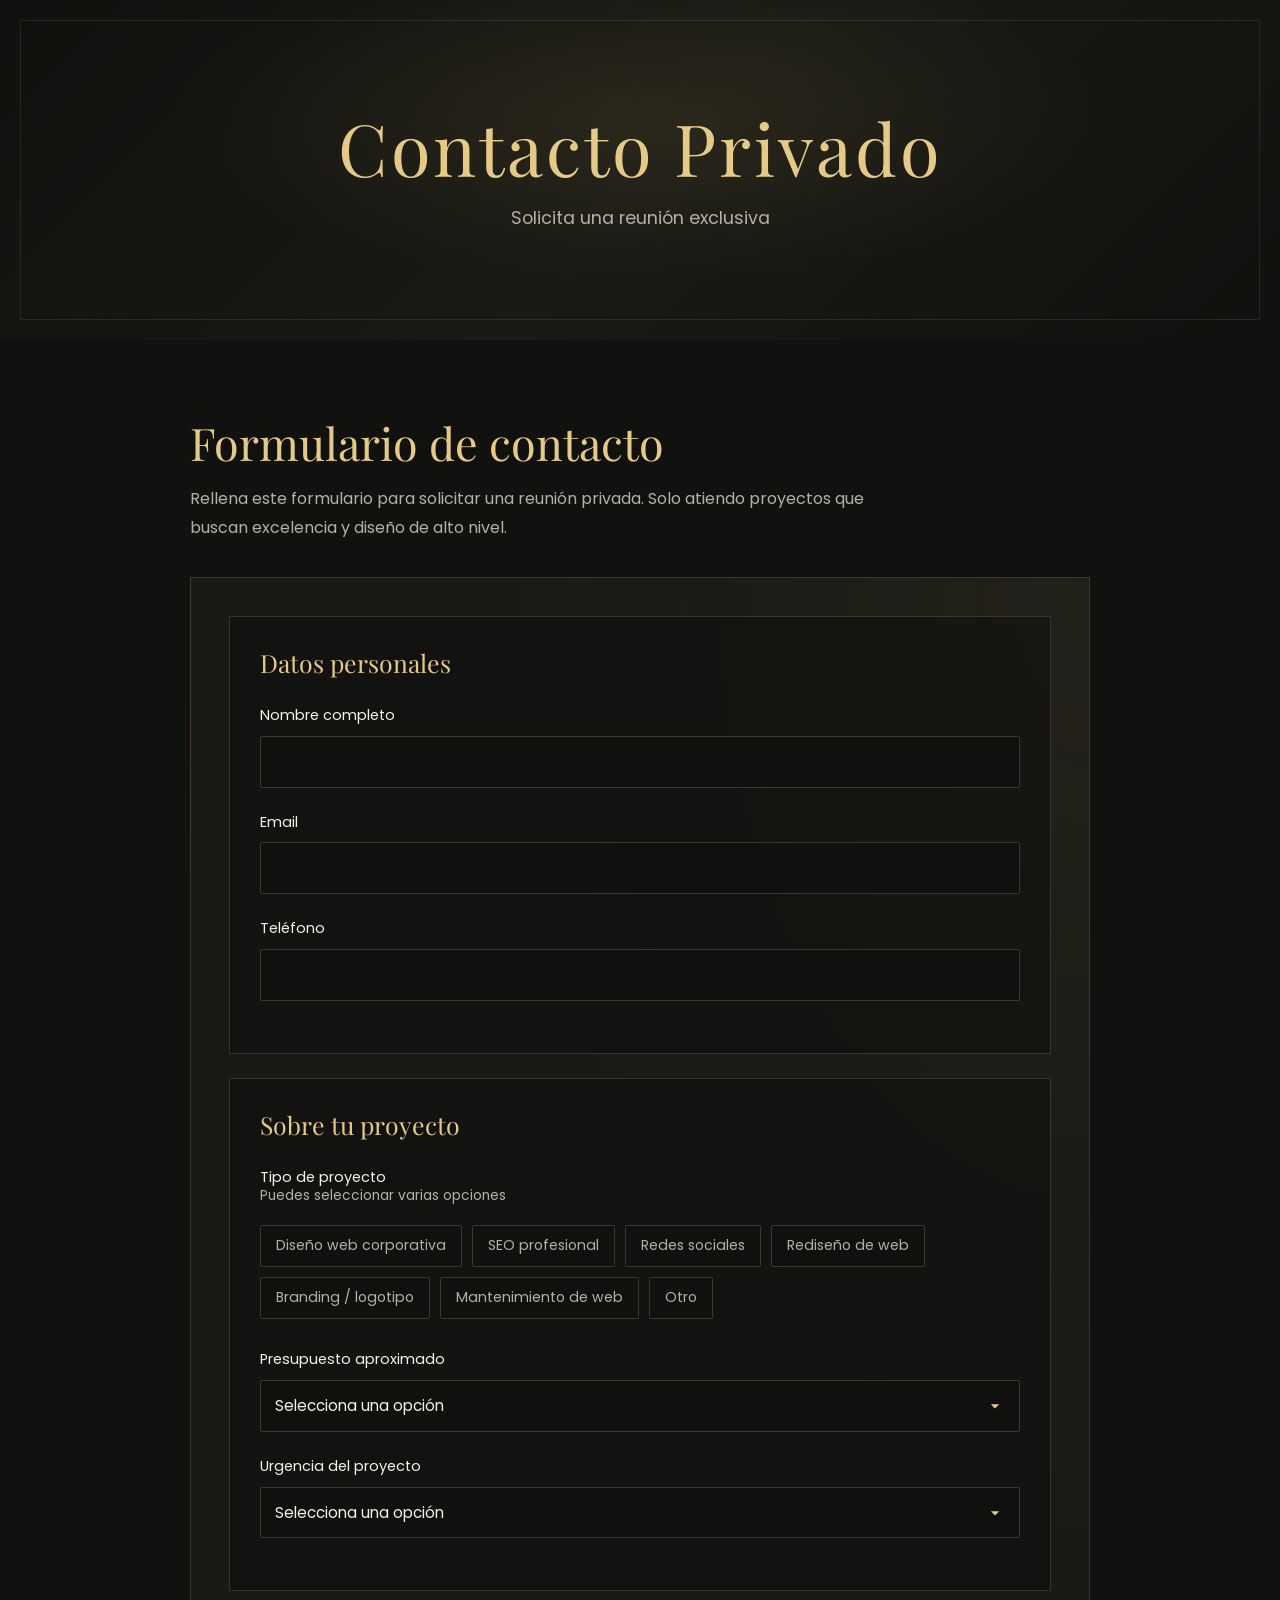
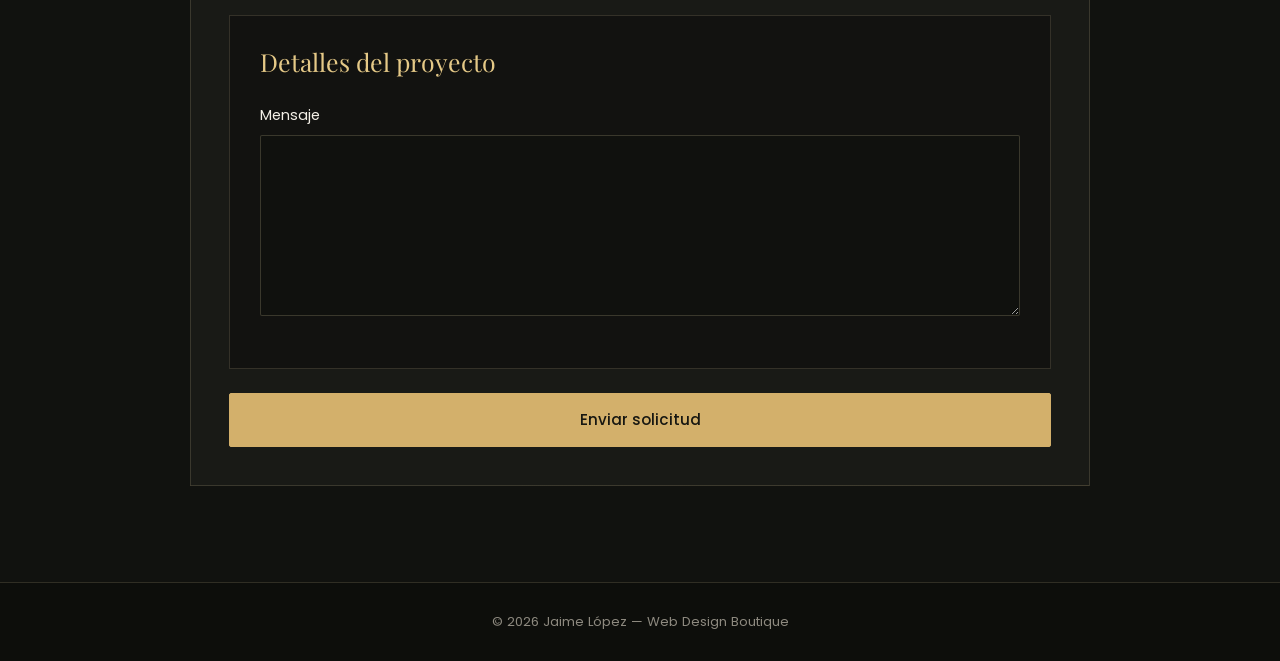
==== commit cdc63ab3: "Add files via upload" ====
--- a/contacto.html
+++ b/contacto.html
@@ -1,134 +1,134 @@
-<!doctype html>
-<html lang="es">
-<head>
-  <meta charset="utf-8">
-  <meta name="viewport" content="width=device-width, initial-scale=1">
-  <meta name="theme-color" content="#757b62">
-  <meta name="description" content="Contacta con Sintrac Engineering para recibir información sobre nuestras promociones y proyectos.">
-  <title>Contacto | Sintrac Engineering</title>
-  <link rel="icon" href="favicon.svg" type="image/svg+xml">
-  <link rel="preconnect" href="https://fonts.googleapis.com">
-  <link rel="preconnect" href="https://fonts.gstatic.com" crossorigin>
-  <link href="https://fonts.googleapis.com/css2?family=DM+Sans:wght@400;500;600;700&family=Manrope:wght@400;500;600;700;800&display=swap" rel="stylesheet">
-  <link rel="stylesheet" href="styles.css">
-  <script src="script.js" defer></script>
-</head>
-<body>
-  <a class="skip-link" href="#contenido">Saltar al contenido</a>
-  <header class="site-header">
-    <div class="header-inner">
-      <a class="brand" href="index.html" aria-label="Sintrac Engineering, inicio"><img src="assets/sintrac-logo.png" alt=""></a>
-      <button class="menu-toggle" type="button" aria-label="Abrir menú" aria-expanded="false" aria-controls="primary-navigation"><span></span><span></span><span></span></button>
-      <nav class="primary-navigation" id="primary-navigation" aria-label="Navegación principal">
-        <div class="nav-dropdown"><button class="nav-dropdown-toggle" type="button" aria-expanded="false" aria-controls="promotions-menu">Promociones <span class="dropdown-chevron" aria-hidden="true"></span></button><div class="nav-dropdown-menu" id="promotions-menu" hidden><a href="promociones.html">Ver todas las promociones</a><a href="ElPinarDePradoNorte.html">El Pinar de Prado Norte</a><a href="ElPinarDeFuenteElSaz.html">El Pinar de Fuente el Saz</a></div></div><div class="nav-dropdown"><button class="nav-dropdown-toggle" type="button" aria-expanded="false" aria-controls="projects-menu">Proyectos entregados <span class="dropdown-chevron" aria-hidden="true"></span></button><div class="nav-dropdown-menu" id="projects-menu" hidden><a href="proyectos.html">Ver todos los proyectos</a><a href="CalleSevilla11.html">Calle Sevilla, 11</a><a href="CalleValladolid5.html">Calle Valladolid</a><a href="CallePabloPicasso5.html">Pablo Picasso, 5</a><a href="CalleMadrid1.html">Fuentidueña, 14</a></div></div><a href="nosotros.html">Nosotros</a><a href="contacto.html" aria-current="page">Contacto</a>
-      </nav>
-    </div>
-  </header>
-  <main id="contenido">
-    <section class="contact-section" aria-labelledby="contact-title">
-      <div class="page-shell contact-layout">
-        <div class="mobile-contact-title">
-          <h1 id="contact-title">Contacto</h1>
-        </div>
-        <img class="mobile-contact-image" src="assets/contacto-interior.jpg" alt="Interior de un espacio de atención de Sintrac">
-        <div class="contact-mobile-details" aria-label="Información de contacto">
-          <div class="contact-mobile-row">
-            <span class="contact-mobile-icon" aria-hidden="true"><svg viewBox="0 0 24 24" focusable="false"><path d="M20 10c0 5-8 12-8 12S4 15 4 10a8 8 0 1 1 16 0Z"/><circle cx="12" cy="10" r="2.5"/></svg></span>
-            <div><h2>Dirección</h2><p>Av. de la Zaporra, 147<br>28100 Alcobendas, Madrid</p></div>
-          </div>
-          <div class="contact-mobile-row">
-            <span class="contact-mobile-icon" aria-hidden="true"><svg viewBox="0 0 24 24" focusable="false"><path d="M3 21V8h7v13M10 21V3h11v18M1 21h22"/><path d="M6 11h1m-1 3h1m-1 3h1m7-10h1m3 0h1m-5 4h1m3 0h1m-5 4h1m3 0h1"/></svg></span>
-            <div><h2>Atención presencial</h2><p>Con cita previa<br>Av. de la Zaporra, 147<br>28100 Alcobendas, Madrid</p></div>
-          </div>
-          <div class="contact-mobile-row">
-            <span class="contact-mobile-icon" aria-hidden="true"><svg viewBox="0 0 24 24" focusable="false"><path d="M21 11.5a8.4 8.4 0 0 1-8.8 8.4 9.2 9.2 0 0 1-3.8-.8L3 21l1.5-4.9a8.1 8.1 0 0 1-1.2-4.3A8.4 8.4 0 0 1 12 3.5a8.4 8.4 0 0 1 9 8Z"/></svg></span>
-            <div><h2>Contacto</h2><p><a href="mailto:promociones@sintracengineering.es">promociones@sintracengineering.es</a><br><a href="tel:+34641400454">641 400 454</a></p></div>
-          </div>
-        </div>
-        <div class="contact-panel">
-          <form
-              class="contact-form"
-              id="contact-form"
-              action="https://formsubmit.com/promociones@sintracengineering.es"
-              method="POST"
-            >
-
-              <!-- Configuración FormSubmit -->
-              <input type="hidden" name="_captcha" value="false">
-              <input type="hidden" name="_template" value="table">
-              <input type="hidden" name="_subject" value="Nuevo contacto desde Sintrac Engineering">
-
-              <div class="form-heading">
-                <p class="eyebrow">Primer paso</p>
-                <h2>Cuéntanos un poco</h2>
-              </div>
-
-              <label for="name">Nombre</label>
-              <input
-                id="name"
-                name="Nombre"
-                type="text"
-                autocomplete="name"
-                placeholder="¿Cómo te llamas?"
-                required
-              >
-
-              <label for="email">Correo electrónico</label>
-              <input
-                id="email"
-                name="Email"
-                type="email"
-                autocomplete="email"
-                placeholder="tunombre@correo.com"
-                required
-              >
-
-              <label for="phone">
-                Teléfono <span>(opcional)</span>
-              </label>
-              <input
-                id="phone"
-                name="Telefono"
-                type="tel"
-                autocomplete="tel"
-                placeholder="Tu número de contacto"
-              >
-
-              <label for="message">¿En qué podemos ayudarte?</label>
-
-              <textarea
-                id="message"
-                name="Mensaje"
-                rows="3"
-                placeholder="Estoy interesado/a en..."
-                required
-              ></textarea>
-
-              <button class="button button-dark form-submit" type="submit">
-                Enviar solicitud
-                <span aria-hidden="true">→</span>
-              </button>
-
-              <p class="form-note">
-                Recibirás una respuesta de nuestro equipo lo antes posible.
-              </p>
-
-            </form>
-        </div>
-      </div>
-      <a class="mobile-whatsapp-link" href="https://wa.me/34641526112" target="_blank" rel="noopener noreferrer" aria-label="Escríbenos por WhatsApp">
-        <svg viewBox="0 0 24 24" focusable="false" aria-hidden="true"><path d="M20.5 3.5A11.8 11.8 0 0 0 12.1 0C5.6 0 .3 5.3.3 11.8c0 2.1.5 4.1 1.6 5.9L0 24l6.5-1.7a11.8 11.8 0 0 0 5.6 1.4h.1c6.5 0 11.8-5.3 11.8-11.8 0-3.2-1.2-6.1-3.5-8.4ZM12.1 21.7a9.8 9.8 0 0 1-5-1.4l-.4-.2-3.8 1 1-3.7-.3-.4a9.8 9.8 0 1 1 8.5 4.7Zm5.4-7.3c-.3-.2-1.8-.9-2.1-1-.3-.1-.5-.2-.7.2-.2.3-.8 1-1 1.2-.2.2-.4.2-.7.1-.3-.2-1.3-.5-2.4-1.5-.9-.8-1.5-1.8-1.7-2.1-.2-.3 0-.5.1-.6l.5-.6c.2-.2.2-.3.3-.5.1-.2 0-.4 0-.6-.1-.2-.7-1.7-.9-2.3-.2-.6-.5-.5-.7-.5H7.6c-.2 0-.6.1-.9.4-.3.3-1.2 1.1-1.2 2.6s1.2 3 1.3 3.2c.2.2 2.3 3.5 5.5 4.8.8.3 1.4.5 1.9.6.8.2 1.5.2 2 .1.6-.1 1.8-.7 2.1-1.4.3-.7.3-1.3.2-1.4-.1-.2-.3-.3-.6-.5Z"/></svg>
-      </a>
-    </section>
-  </main>
-  <footer class="site-footer">
-    <div class="page-shell footer-main">
-      <a class="brand footer-brand" href="index.html" aria-label="Sintrac Engineering, volver al inicio"><img src="assets/sintrac-logo.png" alt=""></a>
-      <p>Construimos espacios llenos de vida.<br>Alcobendas · Madrid</p>
-      <nav aria-label="Enlaces del pie de página"><a href="promociones.html">Promociones</a><a href="proyectos.html">Proyectos</a><a href="nosotros.html">Nosotros</a><a href="contacto.html">Contacto</a></nav>
-      <a class="back-top" href="index.html">Volver al inicio <span aria-hidden="true">↑</span></a>
-    </div>
-    <div class="footer-bottom page-shell"><span>© <span id="current-year">2026</span> Sintrac Engineering. Todos los derechos reservados.</span><span>Diseñado para construir futuro.</span></div>
-  </footer>
-</body>
-</html>
+<!DOCTYPE html>
+<html lang="es">
+<head>
+    <meta charset="UTF-8">
+    <meta name="viewport" content="width=device-width, initial-scale=1.0">
+    <title>Contacto — Jaime López</title>
+    <link rel="stylesheet" href="contacto.css">
+    <link href="https://fonts.googleapis.com/css2?family=Playfair+Display:wght@400;600;700&family=Poppins:wght@300;400;500&display=swap" rel="stylesheet">
+</head>
+
+<body>
+
+    <header class="hero">
+        <h1>Contacto Privado</h1>
+        <p>Solicita una reunión exclusiva</p>
+    </header>
+
+    <main>
+
+        <section class="contact-section">
+            <h2>Formulario de contacto</h2>
+            <p class="desc">
+                Rellena este formulario para solicitar una reunión privada.  
+                Solo atiendo proyectos que buscan excelencia y diseño de alto nivel.
+            </p>
+
+            <form class="formulario" 
+                  action="https://formsubmit.co/jaimelopdesign@gmail.com" 
+                  method="POST">
+
+                <!-- Seguridad -->
+                <input type="hidden" name="_captcha" value="false">
+                <input type="hidden" name="_template" value="table">
+                <input type="hidden" name="_subject" value="Nuevo mensaje desde tu web de lujo">
+                <input type="hidden" name="_next" value="https://jaimelopez06.github.io/WebServicios/gracias.html">
+
+                <!-- BLOQUE 1 -->
+                <div class="form-block">
+                    <h3 class="form-title">Datos personales</h3>
+
+                    <label>Nombre completo</label>
+                    <input type="text" name="nombre" required>
+
+                    <label>Email</label>
+                    <input type="email" name="email" required>
+
+                    <label>Teléfono</label>
+                    <input type="tel" name="telefono" required>
+                </div>
+
+                <!-- BLOQUE 2 -->
+                <div class="form-block">
+                    <h3 class="form-title">Sobre tu proyecto</h3>
+
+                    <label>Tipo de proyecto</label>
+                    <p class="multi-info">Puedes seleccionar varias opciones</p>
+
+                    <div class="tag-selector">
+                        <label>
+                            <input type="checkbox" name="tipo_proyecto[]" value="Web corporativa">
+                            <span>Diseño web corporativa</span>
+                        </label>
+
+                        <label>
+                            <input type="checkbox" name="tipo_proyecto[]" value="SEO profesional">
+                            <span>SEO profesional</span>
+                        </label>
+
+                        <label>
+                            <input type="checkbox" name="tipo_proyecto[]" value="Redes sociales">
+                            <span>Redes sociales</span>
+                        </label>
+
+                        <label>
+                            <input type="checkbox" name="tipo_proyecto[]" value="Rediseño de web">
+                            <span>Rediseño de web</span>
+                        </label>
+
+                        <label>
+                            <input type="checkbox" name="tipo_proyecto[]" value="Branding / logotipo">
+                            <span>Branding / logotipo</span>
+                        </label>
+
+                        <label>
+                            <input type="checkbox" name="tipo_proyecto[]" value="Mantenimiento de web">
+                            <span>Mantenimiento de web</span>
+                        </label>
+
+                        <label>
+                            <input type="checkbox" name="tipo_proyecto[]" value="Otro">
+                            <span>Otro</span>
+                        </label>
+                    </div>
+
+                    <label>Presupuesto aproximado</label>
+                    <select name="presupuesto" required>
+                        <option value="">Selecciona una opción</option>
+                        <option value="Menos de 300€">Menos de 300€</option>
+                        <option value="300€ - 600€">300€ - 600€</option>
+                        <option value="600€ - 1000€">600€ - 1000€</option>
+                        <option value="Más de 1000€">Más de 1000€</option>
+                    </select>
+
+                    <label>Urgencia del proyecto</label>
+                    <select name="urgencia" required>
+                        <option value="">Selecciona una opción</option>
+                        <option value="Inmediato">Inmediato</option>
+                        <option value="Esta semana">Esta semana</option>
+                        <option value="Este mes">Este mes</option>
+                        <option value="Sin prisa">Sin prisa</option>
+                    </select>
+                </div>
+
+                <!-- BLOQUE 4 -->
+                <div class="form-block">
+                    <h3 class="form-title">Detalles del proyecto</h3>
+
+                    <label>Mensaje</label>
+                    <textarea name="mensaje" rows="6"></textarea>
+                </div>
+
+                <button type="submit" class="btn-enviar">Enviar solicitud</button>
+
+            </form>
+        </section>
+
+    </main>
+
+    <footer class="footer">
+        <p>© 2026 Jaime López — Web Design Boutique</p>
+    </footer>
+
+</body>
+</html>
--- a/contacto.css
+++ b/contacto.css
@@ -0,0 +1,353 @@
+:root {
+    color-scheme: dark;
+    --ink: #f4f0e7;
+    --muted: #b5b0a5;
+    --gold: #d3b06b;
+    --gold-bright: #e5c987;
+    --night: #11120f;
+    --panel: #191a16;
+    --line: rgba(226, 208, 166, 0.16);
+    --content-width: 900px;
+}
+
+* {
+    margin: 0;
+    padding: 0;
+    box-sizing: border-box;
+}
+
+html {
+    scroll-behavior: smooth;
+}
+
+body {
+    min-height: 100vh;
+    background: var(--night);
+    color: var(--ink);
+    font-family: 'Poppins', sans-serif;
+    line-height: 1.7;
+    overflow-x: hidden;
+}
+
+::selection {
+    background: var(--gold);
+    color: var(--night);
+}
+
+/* HERO */
+.hero {
+    position: relative;
+    display: flex;
+    min-height: 340px;
+    flex-direction: column;
+    justify-content: center;
+    align-items: center;
+    padding: 64px 24px;
+    overflow: hidden;
+    background:
+        radial-gradient(ellipse at 50% 35%, rgba(157, 126, 65, 0.14), transparent 52%),
+        linear-gradient(135deg, #10110e, #191a15 52%, #10110e);
+    text-align: center;
+}
+
+.hero::before {
+    position: absolute;
+    inset: 20px;
+    border: 1px solid rgba(226, 208, 166, 0.1);
+    content: "";
+    pointer-events: none;
+}
+
+.hero h1 {
+    color: var(--gold-bright);
+    font-family: 'Playfair Display', Georgia, serif;
+    font-size: clamp(2.5rem, 7vw, 4.5rem);
+    font-weight: 400;
+    letter-spacing: 0.04em;
+    line-height: 1.15;
+}
+
+.hero p {
+    margin-top: 16px;
+    color: var(--muted);
+    font-size: clamp(0.95rem, 2vw, 1.1rem);
+}
+
+/* CONTACT SECTION */
+.contact-section {
+    width: min(calc(100% - 48px), var(--content-width));
+    margin: 0 auto;
+    padding: 76px 0 96px;
+}
+
+.contact-section h2 {
+    margin-bottom: 14px;
+    color: var(--gold-bright);
+    font-family: 'Playfair Display', Georgia, serif;
+    font-size: clamp(2rem, 4.5vw, 2.8rem);
+    font-weight: 400;
+    line-height: 1.2;
+}
+
+.contact-section .desc {
+    max-width: 720px;
+    margin-bottom: 34px;
+    color: var(--muted);
+    font-size: 1rem;
+    line-height: 1.85;
+}
+
+/* FORM */
+.formulario {
+    padding: clamp(20px, 4vw, 38px);
+    border: 1px solid var(--line);
+    background:
+        radial-gradient(ellipse at 100% 0, rgba(157, 126, 65, 0.07), transparent 46%),
+        var(--panel);
+}
+
+.form-block {
+    margin-bottom: 24px;
+    padding: clamp(20px, 3.5vw, 30px);
+    border: 1px solid var(--line);
+    background: rgba(10, 11, 9, 0.45);
+}
+
+.form-title {
+    margin-bottom: 24px;
+    color: var(--gold-bright);
+    font-family: 'Playfair Display', Georgia, serif;
+    font-size: 1.55rem;
+    font-weight: 400;
+    line-height: 1.3;
+}
+
+.form-block > label {
+    display: block;
+    margin: 0 0 8px;
+    color: var(--ink);
+    font-size: 0.91rem;
+    font-weight: 400;
+}
+
+.formulario input:not([type="checkbox"]):not([type="hidden"]),
+.formulario textarea,
+.formulario select {
+    display: block;
+    width: 100%;
+    min-height: 50px;
+    margin: 0 0 22px;
+    padding: 12px 14px;
+    border: 1px solid rgba(226, 208, 166, 0.2);
+    border-radius: 2px;
+    background-color: #10110e;
+    color: var(--ink);
+    font: inherit;
+    font-size: 0.95rem;
+    transition: border-color 180ms ease, background-color 180ms ease;
+}
+
+.formulario textarea {
+    min-height: 150px;
+    resize: vertical;
+}
+
+.formulario select {
+    appearance: none;
+    background-image: url("data:image/svg+xml;utf8,<svg fill='%23e5c987' height='20' viewBox='0 0 24 24' width='20' xmlns='http://www.w3.org/2000/svg'><path d='M7 10l5 5 5-5z'/></svg>");
+    background-repeat: no-repeat;
+    background-position: right 14px center;
+}
+
+.formulario input:focus,
+.formulario textarea:focus,
+.formulario select:focus {
+    border-color: var(--gold);
+    outline: 2px solid rgba(211, 176, 107, 0.24);
+    outline-offset: 1px;
+}
+
+.formulario input::placeholder,
+.formulario textarea::placeholder {
+    color: #8d897f;
+}
+
+.multi-info {
+    margin: -14px 0 18px;
+    color: var(--muted);
+    font-size: 0.86rem;
+}
+
+/* TAG SELECTOR */
+.tag-selector {
+    display: flex;
+    flex-wrap: wrap;
+    gap: 10px;
+    margin-bottom: 28px;
+}
+
+.tag-selector label {
+    display: inline-flex;
+    cursor: pointer;
+}
+
+.tag-selector input {
+    position: absolute;
+    width: 1px;
+    height: 1px;
+    opacity: 0;
+}
+
+.tag-selector span {
+    display: inline-flex;
+    min-height: 42px;
+    align-items: center;
+    padding: 8px 15px;
+    border: 1px solid rgba(226, 208, 166, 0.2);
+    border-radius: 2px;
+    background: #10110e;
+    color: var(--muted);
+    font-size: 0.88rem;
+    transition: border-color 180ms ease, background-color 180ms ease, color 180ms ease;
+}
+
+.tag-selector label:hover span {
+    border-color: var(--gold);
+    color: var(--ink);
+}
+
+.tag-selector input:checked + span {
+    border-color: var(--gold);
+    background: rgba(211, 176, 107, 0.14);
+    color: var(--gold-bright);
+}
+
+.tag-selector input:focus-visible + span {
+    outline: 2px solid var(--gold-bright);
+    outline-offset: 3px;
+}
+
+/* BUTTONS */
+.btn-enviar {
+    display: inline-flex;
+    min-height: 52px;
+    align-items: center;
+    justify-content: center;
+    padding: 13px 25px;
+    border: 1px solid var(--gold);
+    border-radius: 2px;
+    background: var(--gold);
+    color: #171711;
+    font: inherit;
+    font-size: 0.95rem;
+    font-weight: 500;
+    text-align: center;
+    text-decoration: none;
+    cursor: pointer;
+    transition: background-color 180ms ease, border-color 180ms ease, transform 180ms ease;
+}
+
+.btn-enviar:hover {
+    transform: translateY(-2px);
+    border-color: var(--gold-bright);
+    background: var(--gold-bright);
+}
+
+.btn-enviar:focus-visible {
+    outline: 2px solid var(--ink);
+    outline-offset: 4px;
+}
+
+.formulario > .btn-enviar {
+    width: 100%;
+}
+
+/* THANK YOU PAGE */
+main.contact-section {
+    display: flex;
+    min-height: 330px;
+    flex-direction: column;
+    align-items: center;
+    justify-content: center;
+    margin: 60px auto;
+    padding: clamp(32px, 7vw, 64px);
+    border: 1px solid var(--line);
+    background:
+        radial-gradient(ellipse at 85% 15%, rgba(157, 126, 65, 0.12), transparent 48%),
+        var(--panel);
+    text-align: center;
+}
+
+main.contact-section .desc {
+    margin-bottom: 28px;
+}
+
+/* FOOTER */
+.footer {
+    padding: 28px 24px;
+    border-top: 1px solid var(--line);
+    background: #0d0e0b;
+    color: #8d897f;
+    text-align: center;
+}
+
+.footer p {
+    font-size: 0.82rem;
+}
+
+@media (max-width: 600px) {
+    .hero {
+        min-height: 280px;
+        padding: 48px 24px;
+    }
+
+    .hero::before {
+        inset: 14px;
+    }
+
+    .contact-section {
+        width: calc(100% - 40px);
+        padding: 56px 0 68px;
+    }
+
+    .formulario {
+        padding: 16px;
+    }
+
+    .form-block {
+        margin-bottom: 18px;
+        padding: 18px;
+    }
+
+    .tag-selector {
+        gap: 8px;
+    }
+
+    .tag-selector span {
+        padding-inline: 11px;
+        font-size: 0.82rem;
+    }
+
+    main.contact-section {
+        min-height: 280px;
+        margin: 32px auto;
+        padding: 34px 22px;
+    }
+
+    main.contact-section .btn-enviar {
+        width: 100%;
+        max-width: 320px;
+    }
+}
+
+@media (prefers-reduced-motion: reduce) {
+    *,
+    *::before,
+    *::after {
+        scroll-behavior: auto !important;
+        transition-duration: 0.01ms !important;
+        animation-duration: 0.01ms !important;
+        animation-iteration-count: 1 !important;
+    }
+
+}
